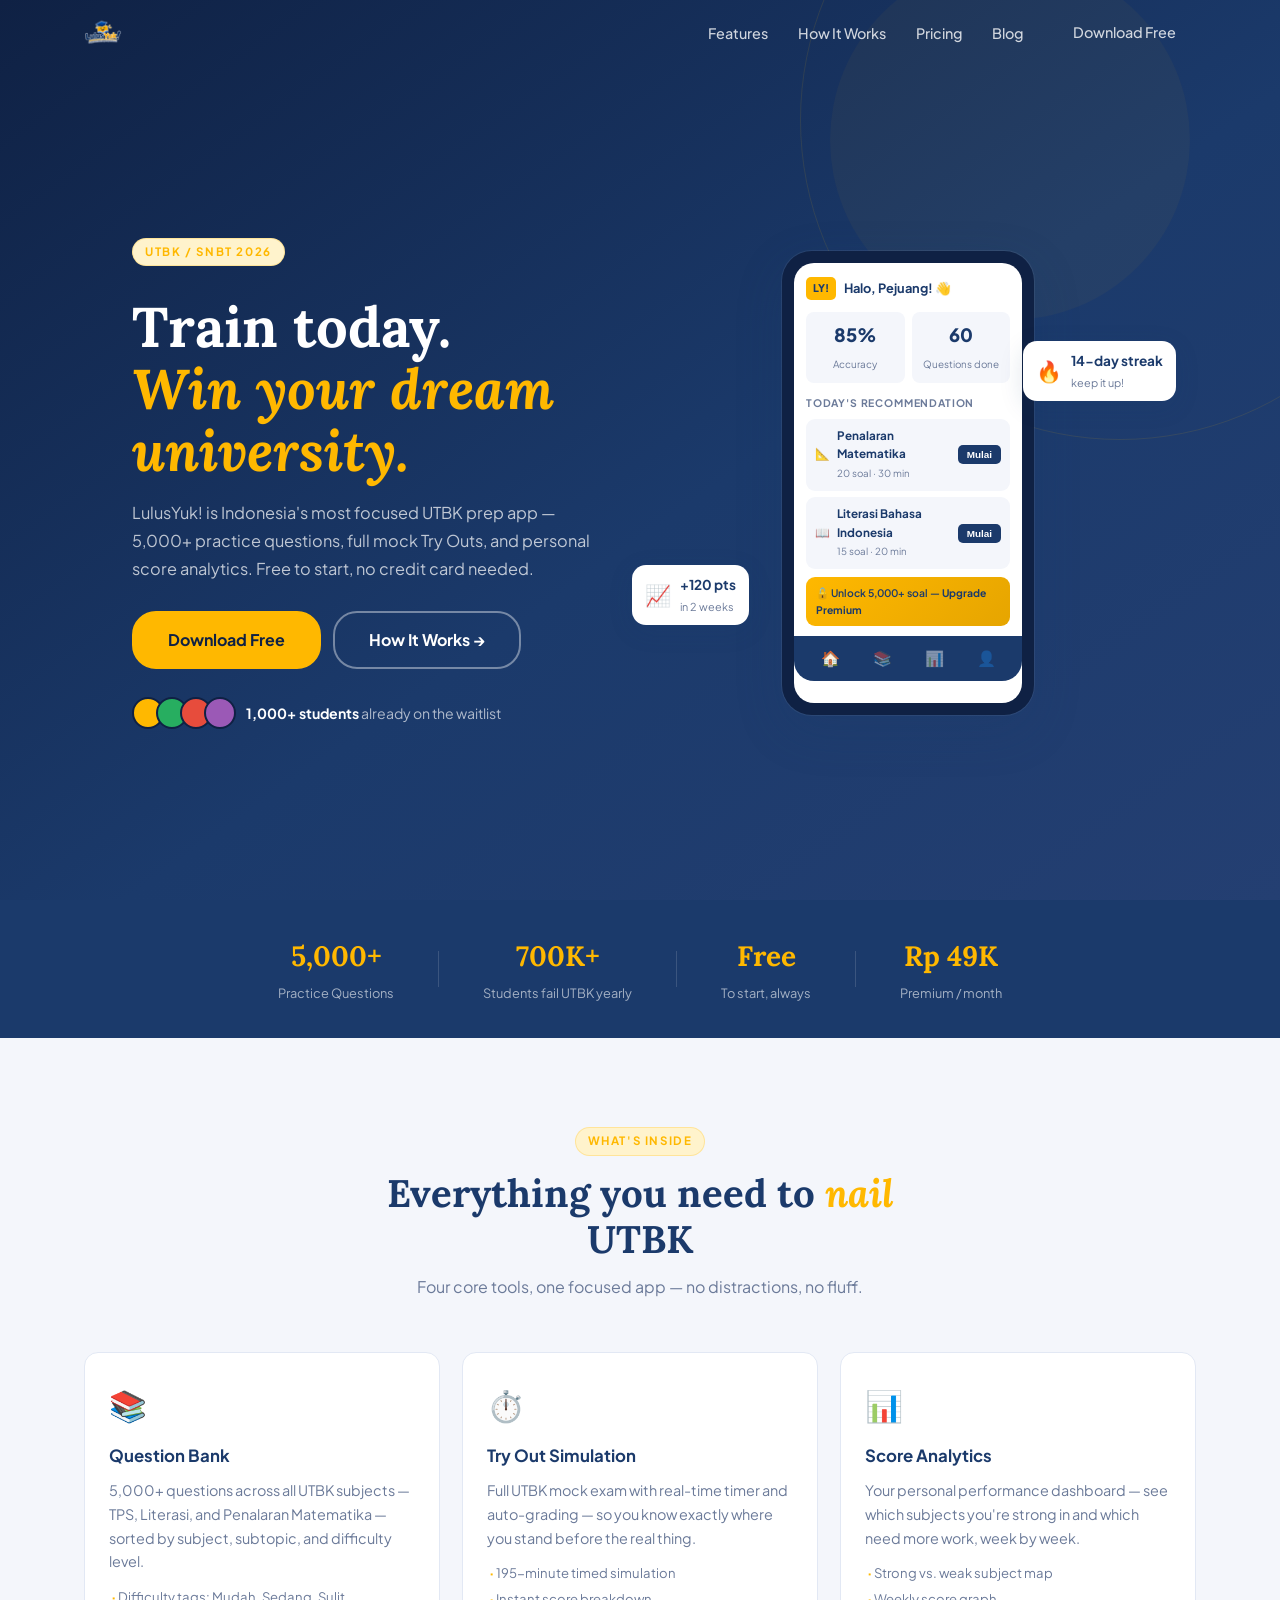
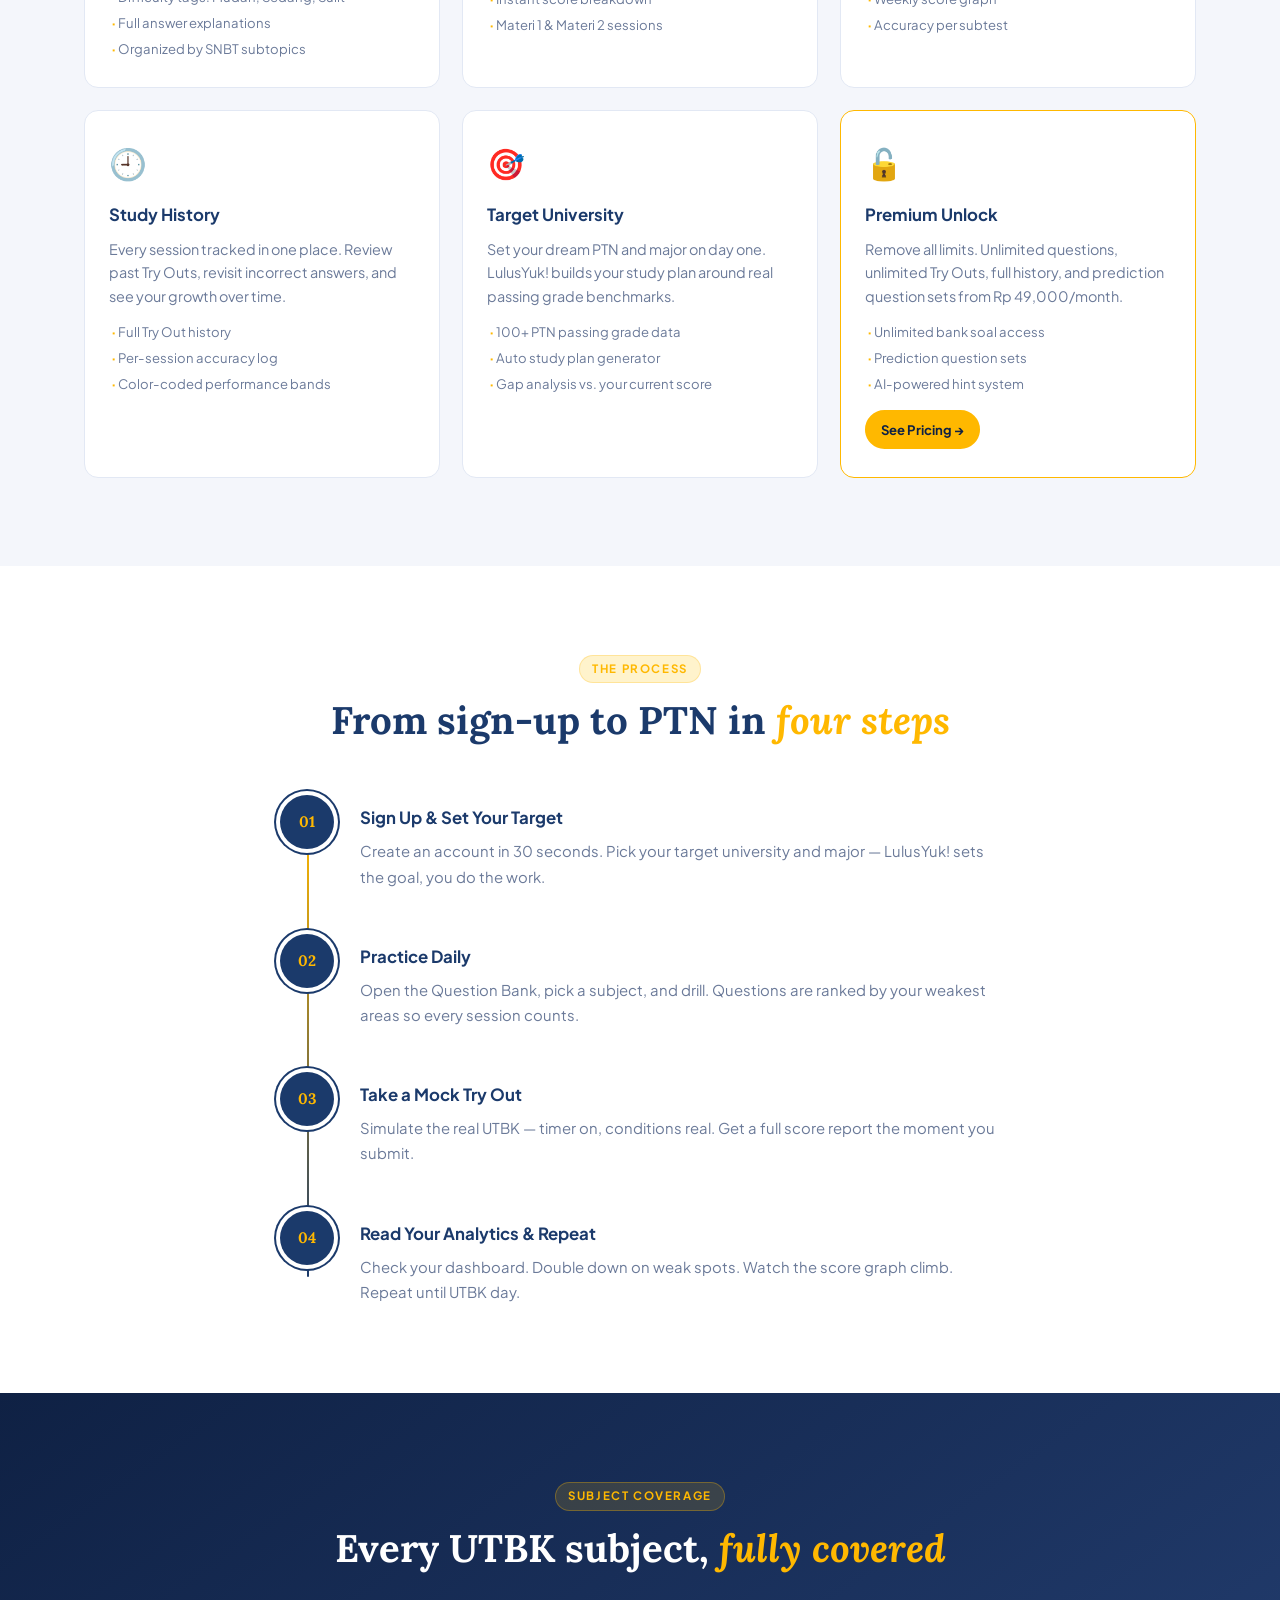
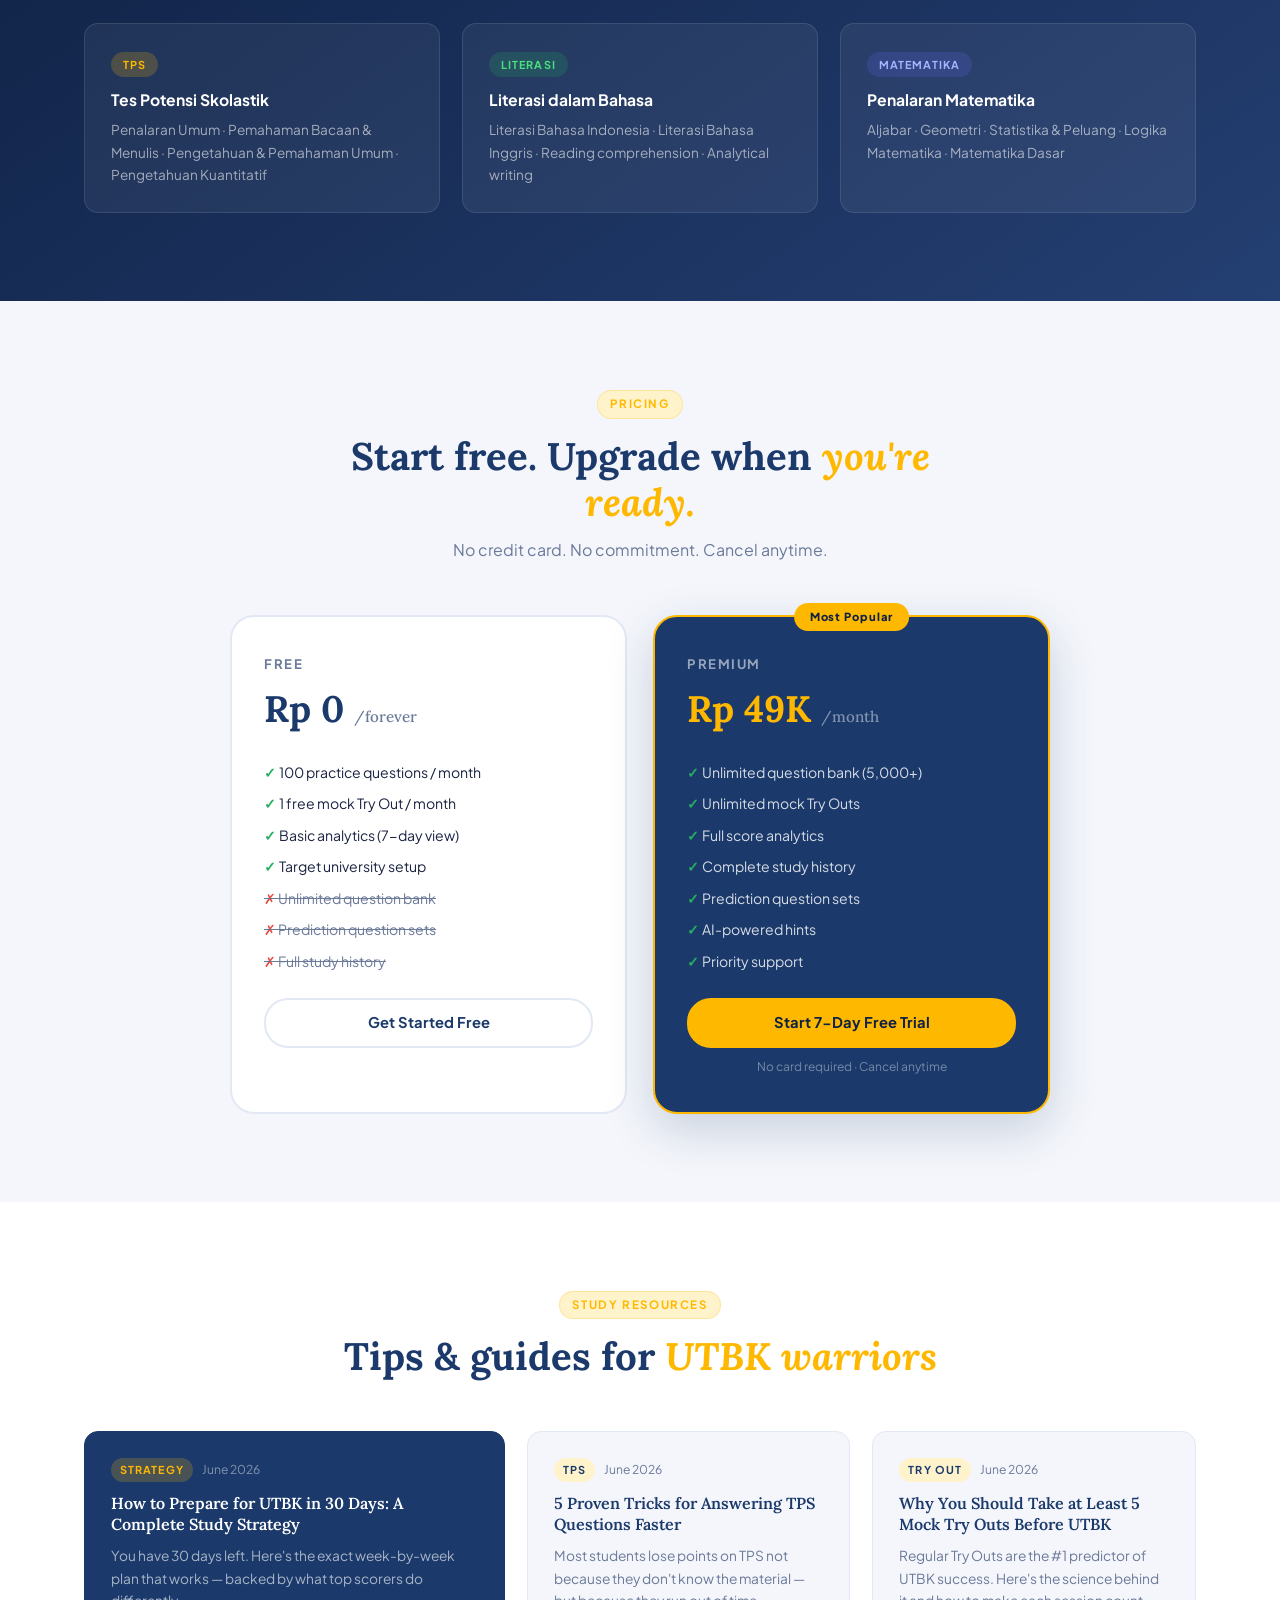
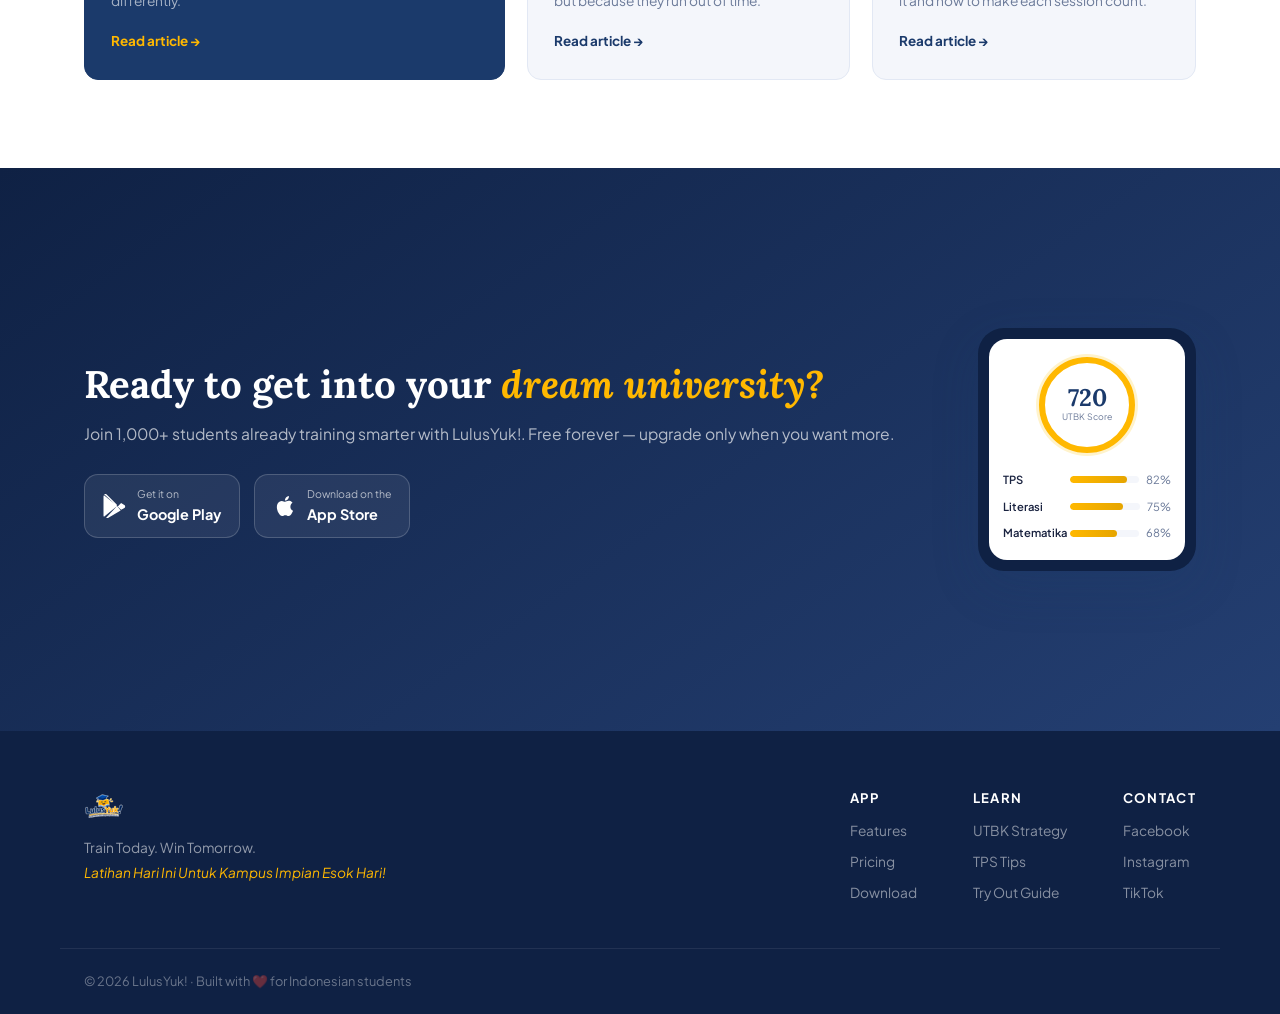
==== index.html @ faa879d1 "Update index.html" ====
<!DOCTYPE html>
<html lang="en">
<head>
  <meta charset="UTF-8"/>
  <link rel="icon" href="favicon.ico" sizes="any"/>
  <link rel="icon" type="image/png" href="favicon-32x32.png" sizes="32x32"/>
  <link rel="icon" type="image/png" href="favicon-16x16.png" sizes="16x16"/>
  <link rel="apple-touch-icon" sizes="180x180" href="apple-touch-icon.png"/>
  <link rel="manifest" href="site.webmanifest"/>
  <meta name="viewport" content="width=device-width,initial-scale=1.0"/>
  <title>LulusYuk! — Train Today. Win Tomorrow.</title>
  <meta name="description" content="LulusYuk! is Indonesia's #1 UTBK/SNBT exam prep app. Practice 5,000+ questions, take full mock Try Outs, and track your score — free to start."/>
  <meta name="keywords" content="UTBK, SNBT, latihan soal, tryout online, persiapan PTN, belajar UTBK"/>
  <meta property="og:title" content="LulusYuk! — Train Today. Win Tomorrow."/>
  <meta property="og:description" content="Indonesia's #1 adaptive UTBK prep app. Free to start. Proven results."/>
  <meta property="og:type" content="website"/>
  <link rel="canonical" href="https://lulusyuk.my.id"/>
  <link rel="preconnect" href="https://fonts.googleapis.com"/>
  <link rel="preconnect" href="https://fonts.gstatic.com" crossorigin/>
  <link href="https://fonts.googleapis.com/css2?family=Plus+Jakarta+Sans:wght@400;500;600;700;800&family=Lora:ital,wght@0,600;0,700;1,600&display=swap" rel="stylesheet"/>
  <link rel="stylesheet" href="style.css"/>
  <script type="application/ld+json">{"@context":"https://schema.org","@type":"SoftwareApplication","name":"LulusYuk!","operatingSystem":"Android, iOS","applicationCategory":"EducationApplication","offers":{"@type":"Offer","price":"0","priceCurrency":"IDR"}}</script>
</head>
<body>

<!-- ═══ NAV ═══ -->
<header class="nav-wrap" id="navbar">
  <nav class="nav-inner container">
    <a href="#home" class="nav-logo">
      <img src="LOGO LULUSYUK.png" alt="LulusYuk!" height="40"/>
    </a>
    <button class="nav-toggle" id="navToggle" aria-label="Menu">
      <span></span><span></span><span></span>
    </button>
    <ul class="nav-links" id="navLinks">
      <li><a href="#features">Features</a></li>
      <li><a href="#how-it-works">How It Works</a></li>
      <li><a href="#pricing">Pricing</a></li>
      <li><a href="#blog">Blog</a></li>
      <li><a href="#download" class="btn btn-nav">Download Free</a></li>
    </ul>
  </nav>
</header>

<main>

<!-- ═══ HERO ═══ -->
<section class="hero" id="home">
  <div class="hero-ring r1"></div>
  <div class="hero-ring r2"></div>
  <div class="container hero-inner">
    <div class="hero-text">
      <span class="eyebrow">UTBK / SNBT 2026</span>
      <h1>Train today.<br/><em>Win your dream<br/>university.</em></h1>
      <p class="hero-sub">LulusYuk! is Indonesia's most focused UTBK prep app — 5,000+ practice questions, full mock Try Outs, and personal score analytics. Free to start, no credit card needed.</p>
      <div class="hero-btns">
        <a href="#download" class="btn btn-primary btn-lg">Download Free</a>
        <a href="#how-it-works" class="btn btn-ghost btn-lg">How It Works →</a>
      </div>
      <div class="social-proof">
        <div class="avatars"><span class="av c1"></span><span class="av c2"></span><span class="av c3"></span><span class="av c4"></span></div>
        <p><strong>1,000+ students</strong> already on the waitlist</p>
      </div>
    </div>
    <div class="hero-visual">
      <div class="phone-wrap">
        <div class="phone-screen">
          <div class="mock-header"><span class="mock-badge">LY!</span><span class="mock-hi">Halo, Pejuang! 👋</span></div>
          <div class="mock-stats">
            <div class="mock-stat"><b>85%</b><small>Accuracy</small></div>
            <div class="mock-stat"><b>60</b><small>Questions done</small></div>
          </div>
          <div class="mock-label">Today's Recommendation</div>
          <div class="mock-item"><span>📐</span><div><b>Penalaran Matematika</b><small>20 soal · 30 min</small></div><button>Mulai</button></div>
          <div class="mock-item"><span>📖</span><div><b>Literasi Bahasa Indonesia</b><small>15 soal · 20 min</small></div><button>Mulai</button></div>
          <div class="mock-upgrade"><span>🔓 Unlock 5,000+ soal — <b>Upgrade Premium</b></span></div>
          <div class="mock-nav"><span class="on">🏠</span><span>📚</span><span>📊</span><span>👤</span></div>
        </div>
      </div>
      <div class="float-badge fb-score"><span>📈</span><div><b>+120 pts</b><small>in 2 weeks</small></div></div>
      <div class="float-badge fb-streak"><span>🔥</span><div><b>14-day streak</b><small>keep it up!</small></div></div>
    </div>
  </div>
</section>

<!-- ═══ STATS ═══ -->
<div class="stats-bar">
  <div class="container stats-row">
    <div class="stat"><b>5,000+</b><span>Practice Questions</span></div>
    <div class="stat-div"></div>
    <div class="stat"><b>700K+</b><span>Students fail UTBK yearly</span></div>
    <div class="stat-div"></div>
    <div class="stat"><b>Free</b><span>To start, always</span></div>
    <div class="stat-div"></div>
    <div class="stat"><b>Rp 49K</b><span>Premium / month</span></div>
  </div>
</div>

<!-- ═══ FEATURES ═══ -->
<section class="section bg-light" id="features">
  <div class="container">
    <div class="sec-head">
      <span class="eyebrow">What's Inside</span>
      <h2>Everything you need to <em>nail</em> UTBK</h2>
      <p>Four core tools, one focused app — no distractions, no fluff.</p>
    </div>
    <div class="feat-grid">

      <div class="feat-card feat-dark">
        <div class="feat-icon">📚</div>
        <h3>Question Bank</h3>
        <p>5,000+ questions across all UTBK subjects — TPS, Literasi, and Penalaran Matematika — sorted by subject, subtopic, and difficulty level.</p>
        <ul>
          <li>Difficulty tags: Mudah, Sedang, Sulit</li>
          <li>Full answer explanations</li>
          <li>Organized by SNBT subtopics</li>
        </ul>
      </div>

      <div class="feat-card">
        <div class="feat-icon">⏱️</div>
        <h3>Try Out Simulation</h3>
        <p>Full UTBK mock exam with real-time timer and auto-grading — so you know exactly where you stand before the real thing.</p>
        <ul>
          <li>195-minute timed simulation</li>
          <li>Instant score breakdown</li>
          <li>Materi 1 &amp; Materi 2 sessions</li>
        </ul>
      </div>

      <div class="feat-card">
        <div class="feat-icon">📊</div>
        <h3>Score Analytics</h3>
        <p>Your personal performance dashboard — see which subjects you're strong in and which need more work, week by week.</p>
        <ul>
          <li>Strong vs. weak subject map</li>
          <li>Weekly score graph</li>
          <li>Accuracy per subtest</li>
        </ul>
      </div>

      <div class="feat-card">
        <div class="feat-icon">🕘</div>
        <h3>Study History</h3>
        <p>Every session tracked in one place. Review past Try Outs, revisit incorrect answers, and see your growth over time.</p>
        <ul>
          <li>Full Try Out history</li>
          <li>Per-session accuracy log</li>
          <li>Color-coded performance bands</li>
        </ul>
      </div>

      <div class="feat-card">
        <div class="feat-icon">🎯</div>
        <h3>Target University</h3>
        <p>Set your dream PTN and major on day one. LulusYuk! builds your study plan around real passing grade benchmarks.</p>
        <ul>
          <li>100+ PTN passing grade data</li>
          <li>Auto study plan generator</li>
          <li>Gap analysis vs. your current score</li>
        </ul>
      </div>

      <div class="feat-card feat-premium">
        <div class="feat-icon">🔓</div>
        <h3>Premium Unlock</h3>
        <p>Remove all limits. Unlimited questions, unlimited Try Outs, full history, and prediction question sets from Rp 49,000/month.</p>
        <ul>
          <li>Unlimited bank soal access</li>
          <li>Prediction question sets</li>
          <li>AI-powered hint system</li>
        </ul>
        <a href="#pricing" class="btn btn-yellow btn-sm" style="margin-top:16px">See Pricing →</a>
      </div>

    </div>
  </div>
</section>

<!-- ═══ HOW IT WORKS ═══ -->
<section class="section bg-white" id="how-it-works">
  <div class="container">
    <div class="sec-head">
      <span class="eyebrow">The Process</span>
      <h2>From sign-up to PTN in <em>four steps</em></h2>
    </div>
    <div class="hiw-wrap">
      <div class="hiw-line"></div>
      <div class="hiw-step"><div class="hiw-num">01</div><div class="hiw-body"><h3>Sign Up &amp; Set Your Target</h3><p>Create an account in 30 seconds. Pick your target university and major — LulusYuk! sets the goal, you do the work.</p></div></div>
      <div class="hiw-step"><div class="hiw-num">02</div><div class="hiw-body"><h3>Practice Daily</h3><p>Open the Question Bank, pick a subject, and drill. Questions are ranked by your weakest areas so every session counts.</p></div></div>
      <div class="hiw-step"><div class="hiw-num">03</div><div class="hiw-body"><h3>Take a Mock Try Out</h3><p>Simulate the real UTBK — timer on, conditions real. Get a full score report the moment you submit.</p></div></div>
      <div class="hiw-step"><div class="hiw-num">04</div><div class="hiw-body"><h3>Read Your Analytics &amp; Repeat</h3><p>Check your dashboard. Double down on weak spots. Watch the score graph climb. Repeat until UTBK day.</p></div></div>
    </div>
  </div>
</section>

<!-- ═══ SUBJECTS ═══ -->
<section class="section bg-navy" id="subjects">
  <div class="container">
    <div class="sec-head light">
      <span class="eyebrow">Subject Coverage</span>
      <h2>Every UTBK subject, <em>fully covered</em></h2>
    </div>
    <div class="subj-grid">
      <div class="subj-card"><span class="stag tps">TPS</span><h4>Tes Potensi Skolastik</h4><p>Penalaran Umum · Pemahaman Bacaan &amp; Menulis · Pengetahuan &amp; Pemahaman Umum · Pengetahuan Kuantitatif</p></div>
      <div class="subj-card"><span class="stag lit">Literasi</span><h4>Literasi dalam Bahasa</h4><p>Literasi Bahasa Indonesia · Literasi Bahasa Inggris · Reading comprehension · Analytical writing</p></div>
      <div class="subj-card"><span class="stag mat">Matematika</span><h4>Penalaran Matematika</h4><p>Aljabar · Geometri · Statistika &amp; Peluang · Logika Matematika · Matematika Dasar</p></div>
    </div>
  </div>
</section>

<!-- ═══ PRICING ═══ -->
<section class="section bg-light" id="pricing">
  <div class="container">
    <div class="sec-head">
      <span class="eyebrow">Pricing</span>
      <h2>Start free. Upgrade when <em>you're ready.</em></h2>
      <p>No credit card. No commitment. Cancel anytime.</p>
    </div>
    <div class="price-grid">

      <div class="price-card">
        <div class="price-tier">Free</div>
        <div class="price-amt">Rp 0 <span>/forever</span></div>
        <ul class="price-list">
          <li class="y">100 practice questions / month</li>
          <li class="y">1 free mock Try Out / month</li>
          <li class="y">Basic analytics (7-day view)</li>
          <li class="y">Target university setup</li>
          <li class="n">Unlimited question bank</li>
          <li class="n">Prediction question sets</li>
          <li class="n">Full study history</li>
        </ul>
        <a href="#download" class="btn btn-outline" style="width:100%">Get Started Free</a>
      </div>

      <div class="price-card price-feat">
        <div class="price-badge">Most Popular</div>
        <div class="price-tier">Premium</div>
        <div class="price-amt">Rp 49K <span>/month</span></div>
        <ul class="price-list">
          <li class="y">Unlimited question bank (5,000+)</li>
          <li class="y">Unlimited mock Try Outs</li>
          <li class="y">Full score analytics</li>
          <li class="y">Complete study history</li>
          <li class="y">Prediction question sets</li>
          <li class="y">AI-powered hints</li>
          <li class="y">Priority support</li>
        </ul>
        <a href="#download" class="btn btn-yellow" style="width:100%">Start 7-Day Free Trial</a>
        <p class="price-note">No card required · Cancel anytime</p>
      </div>

    </div>
  </div>
</section>

<!-- ═══ BLOG ═══ -->
<section class="section bg-white" id="blog">
  <div class="container">
    <div class="sec-head">
      <span class="eyebrow">Study Resources</span>
      <h2>Tips &amp; guides for <em>UTBK warriors</em></h2>
    </div>

    <!-- Posts -->
    <div class="blog-grid" id="blogGrid">

      <!-- POST 1 -->
      <article class="blog-card bc-feat" data-post="post1">
        <div class="bc-meta"><span class="btag">Strategy</span><span class="bdate">June 2026</span></div>
        <h3>How to Prepare for UTBK in 30 Days: A Complete Study Strategy</h3>
        <p>You have 30 days left. Here's the exact week-by-week plan that works — backed by what top scorers do differently.</p>
        <button class="blog-read-more" onclick="openPost('post1')">Read article →</button>
      </article>

      <article class="blog-card" data-post="post2">
        <div class="bc-meta"><span class="btag">TPS</span><span class="bdate">June 2026</span></div>
        <h3>5 Proven Tricks for Answering TPS Questions Faster</h3>
        <p>Most students lose points on TPS not because they don't know the material — but because they run out of time.</p>
        <button class="blog-read-more" onclick="openPost('post2')">Read article →</button>
      </article>

      <article class="blog-card" data-post="post3">
        <div class="bc-meta"><span class="btag">Try Out</span><span class="bdate">June 2026</span></div>
        <h3>Why You Should Take at Least 5 Mock Try Outs Before UTBK</h3>
        <p>Regular Try Outs are the #1 predictor of UTBK success. Here's the science behind it and how to make each session count.</p>
        <button class="blog-read-more" onclick="openPost('post3')">Read article →</button>
      </article>

    </div>

    <!-- ═ BLOG POST READER ═ -->
    <div class="post-reader" id="postReader">
      <button class="post-back" onclick="closePost()">← Back to Blog</button>
      <div class="post-body" id="postBody"></div>
    </div>

  </div>
</section>

<!-- ═══ DOWNLOAD ═══ -->
<section class="section bg-navy" id="download">
  <div class="container dl-inner">
    <div class="dl-text">
      <h2>Ready to get into your <em>dream university?</em></h2>
      <p>Join 1,000+ students already training smarter with LulusYuk!. Free forever — upgrade only when you want more.</p>
      <div class="dl-badges">
        <a href="#" class="store-badge">
          <svg viewBox="0 0 24 24" fill="currentColor" width="24"><path d="M3.18 23.76a2 2 0 002.21-.08l12.29-7.1L14.1 12 3.18 23.76zM20.5 10.44l-2.4-1.39-3.37 3.37 3.37 3.37 2.42-1.4a2 2 0 000-3.95zM1 1.28A2 2 0 00.5 2.5v19a2 2 0 00.5 1.22L14.1 12 1 1.28zm12.75 9.31L3.39.23a2 2 0 00-2.21-.07L13.75 12l0-.41z"/></svg>
          <div><small>Get it on</small><strong>Google Play</strong></div>
        </a>
        <a href="#" class="store-badge">
          <svg viewBox="0 0 24 24" fill="currentColor" width="24"><path d="M18.71 19.5c-.83 1.24-1.71 2.45-3.05 2.47-1.34.03-1.77-.79-3.29-.79-1.53 0-2 .77-3.27.82-1.31.05-2.3-1.32-3.14-2.53C4.25 17 2.94 12.45 4.7 9.39c.87-1.52 2.43-2.48 4.12-2.51 1.28-.02 2.5.87 3.29.87.78 0 2.26-1.07 3.8-.91.65.03 2.47.26 3.64 1.98-.22.14-2.19 1.28-2.17 3.81.02 3.02 2.65 4.03 2.68 4.04l-.06.27zM13 3.5c.73-.83 1.94-1.46 2.94-1.5.13 1.17-.34 2.35-1.04 3.19-.69.85-1.83 1.51-2.95 1.42-.15-1.15.41-2.35 1.05-3.11z"/></svg>
          <div><small>Download on the</small><strong>App Store</strong></div>
        </a>
      </div>
    </div>
    <div class="dl-phone">
      <div class="dl-screen">
        <div class="dl-ring"><span>720</span><small>UTBK Score</small></div>
        <div class="dl-bars">
          <div class="dl-row"><span>TPS</span><div class="bar"><div class="bar-fill" style="width:82%"></div></div><span>82%</span></div>
          <div class="dl-row"><span>Literasi</span><div class="bar"><div class="bar-fill" style="width:75%"></div></div><span>75%</span></div>
          <div class="dl-row"><span>Matematika</span><div class="bar"><div class="bar-fill" style="width:68%"></div></div><span>68%</span></div>
        </div>
      </div>
    </div>
  </div>
</section>

</main>

<!-- ═══ FOOTER ═══ -->
<footer class="footer">
  <div class="container foot-inner">
    <div class="foot-brand">
      <img src="LOGO LULUSYUK.png" height="40"/>
      <p>Train Today. Win Tomorrow.</p>
      <p class="foot-tagline">Latihan Hari Ini Untuk Kampus Impian Esok Hari!</p>
    </div>
    <div class="foot-links">
      <div class="foot-col"><h4>App</h4><a href="#features">Features</a><a href="#pricing">Pricing</a><a href="#download">Download</a></div>
      <div class="foot-col"><h4>Learn</h4><a href="#blog" onclick="openPost('post1')">UTBK Strategy</a><a href="#blog" onclick="openPost('post2')">TPS Tips</a><a href="#blog" onclick="openPost('post3')">Try Out Guide</a></div>
      <div class="foot-col"><h4>Contact</h4><a href="https://web.facebook.com/profile.php?id=61591083514058">Facebook</a><a href="https://instagram.com/lulusyuk_id" target="_blank" rel="noopener">Instagram</a><a href="https://tiktok.com/@lulusyuk" target="_blank" rel="noopener">TikTok</a></div>
    </div>
  </div>
  <div class="foot-bottom container"><p>© 2026 LulusYuk! · Built with ❤️ for Indonesian students</p></div>
</footer>

<script src="main.js"></script>
</body>
</html>
---- style.css ----
/* ══════════════════════════════════════
   LulusYuk! — style.css
   Navy #1B3A6B · Yellow #FFB800
   ══════════════════════════════════════ */

*,*::before,*::after{box-sizing:border-box;margin:0;padding:0}
:root{
  --navy:#1B3A6B;--navy-dk:#0F2144;--navy-md:#243F72;
  --yellow:#FFB800;--yellow-lt:#FFF3CC;
  --white:#FFFFFF;--light:#F4F6FB;
  --text:#1A2340;--muted:#6B7A99;--border:#E2E8F4;
  --ui:'Plus Jakarta Sans',sans-serif;
  --serif:'Lora',Georgia,serif;
  --r-sm:8px;--r-md:14px;--r-lg:24px;
  --sh-sm:0 2px 8px rgba(27,58,107,.08);
  --sh-md:0 6px 24px rgba(27,58,107,.13);
  --sh-lg:0 16px 48px rgba(27,58,107,.2);
  --container:1160px;--spy:88px;--tr:220ms ease;
}
html{scroll-behavior:smooth;font-size:16px}
body{font-family:var(--ui);color:var(--text);background:var(--white);line-height:1.6;-webkit-font-smoothing:antialiased}
img{max-width:100%;display:block}
a{color:inherit;text-decoration:none}
ul{list-style:none}
.container{max-width:var(--container);margin-inline:auto;padding-inline:24px}
.section{padding-block:var(--spy)}
.bg-white{background:var(--white)}
.bg-light{background:var(--light)}
.bg-navy{background:linear-gradient(145deg,var(--navy-dk),var(--navy-md))}

/* ── SECTION HEADER ── */
.sec-head{text-align:center;max-width:620px;margin-inline:auto;margin-bottom:52px}
.eyebrow{display:inline-block;font-size:.72rem;font-weight:700;letter-spacing:.14em;text-transform:uppercase;color:var(--yellow);background:var(--yellow-lt);padding:4px 12px;border-radius:99px;margin-bottom:14px;border:1px solid rgba(255,184,0,.25)}
.sec-head h2{font-family:var(--serif);font-size:clamp(1.7rem,3vw,2.4rem);font-weight:700;color:var(--navy);line-height:1.2;margin-bottom:12px}
.sec-head h2 em{font-style:italic;color:var(--yellow)}
.sec-head p{color:var(--muted);font-size:1rem}
.sec-head.light h2{color:var(--white)}
.sec-head.light p{color:rgba(255,255,255,.65)}
.sec-head.light .eyebrow{background:rgba(255,184,0,.15);border-color:rgba(255,184,0,.3)}

/* ── BUTTONS ── */
.btn{display:inline-flex;align-items:center;justify-content:center;font-family:var(--ui);font-size:.92rem;font-weight:700;border-radius:var(--r-lg);padding:11px 26px;border:2px solid transparent;cursor:pointer;transition:all var(--tr);white-space:nowrap;text-decoration:none}
.btn-primary{background:var(--yellow);color:var(--navy-dk);border-color:var(--yellow)}
.btn-primary:hover{background:#e6a500;border-color:#e6a500;transform:translateY(-2px);box-shadow:var(--sh-md)}
.btn-yellow{background:var(--yellow);color:var(--navy-dk);border-color:var(--yellow)}
.btn-yellow:hover{background:#e6a500;transform:translateY(-1px)}
.btn-ghost{background:transparent;color:var(--white);border-color:rgba(255,255,255,.4)}
.btn-ghost:hover{background:rgba(255,255,255,.1);border-color:rgba(255,255,255,.7)}
.btn-outline{background:transparent;color:var(--navy);border-color:var(--border)}
.btn-outline:hover{border-color:var(--navy);background:var(--light)}
.btn-nav{padding:8px 18px;font-size:.86rem}
.btn-lg{padding:14px 34px;font-size:1rem}
.btn-sm{padding:7px 14px;font-size:.82rem}

/* ── NAVBAR ── */
.nav-wrap{position:fixed;top:0;left:0;right:0;z-index:999;background:rgba(15,33,68,.0);backdrop-filter:blur(0px);transition:background var(--tr),backdrop-filter var(--tr),box-shadow var(--tr)}
.nav-wrap.scrolled{background:rgba(15,33,68,.96);backdrop-filter:blur(14px);box-shadow:0 2px 20px rgba(0,0,0,.2)}
.nav-inner{display:flex;align-items:center;justify-content:space-between;height:66px}
.nav-logo img{height:38px}
.nav-links{display:flex;align-items:center;gap:30px}
.nav-links a{color:rgba(255,255,255,.8);font-size:.9rem;font-weight:500;transition:color var(--tr)}
.nav-links a:hover,.nav-links a.active{color:var(--yellow)}
.nav-toggle{display:none;flex-direction:column;gap:5px;background:none;border:none;cursor:pointer;padding:4px}
.nav-toggle span{display:block;width:24px;height:2px;background:var(--white);border-radius:2px;transition:all var(--tr)}

/* ── HERO ── */
.hero{background:linear-gradient(145deg,var(--navy-dk) 0%,var(--navy) 55%,var(--navy-md) 100%);min-height:100vh;display:flex;align-items:center;padding-top:66px;position:relative;overflow:hidden}
.hero-ring{position:absolute;border-radius:50%;pointer-events:none}
.r1{width:640px;height:640px;top:-200px;right:-160px;border:1px solid rgba(255,184,0,.1)}
.r2{width:360px;height:360px;top:-40px;right:90px;background:rgba(255,184,0,.04)}
.hero-inner{display:grid;grid-template-columns:1fr 1fr;align-items:center;gap:56px;padding-block:80px}
.hero-text h1{font-family:var(--serif);font-size:clamp(2.2rem,4.5vw,3.5rem);font-weight:700;color:var(--white);line-height:1.1;margin-bottom:18px;margin-top:16px}
.hero-text h1 em{font-style:italic;color:var(--yellow)}
.hero-sub{color:rgba(255,255,255,.72);font-size:1.02rem;line-height:1.72;margin-bottom:28px;max-width:480px}
.hero-btns{display:flex;flex-wrap:wrap;gap:12px;margin-bottom:28px}
.social-proof{display:flex;align-items:center;gap:10px;color:rgba(255,255,255,.65);font-size:.88rem}
.social-proof strong{color:var(--white)}
.avatars{display:flex}
.av{width:32px;height:32px;border-radius:50%;border:2px solid var(--navy-dk);margin-left:-8px}
.av:first-child{margin-left:0}
.c1{background:#FFB800}.c2{background:#27AE60}.c3{background:#E74C3C}.c4{background:#9B59B6}

/* Phone mockup */
.hero-visual{position:relative;display:flex;justify-content:center}
.phone-wrap{width:252px;background:var(--navy-dk);border-radius:30px;padding:12px;box-shadow:var(--sh-lg),0 0 0 1px rgba(255,255,255,.07);position:relative;z-index:2}
.phone-screen{background:var(--white);border-radius:20px;overflow:hidden;min-height:440px;padding:14px 12px 0}
.mock-header{display:flex;align-items:center;gap:8px;margin-bottom:12px}
.mock-badge{background:var(--yellow);color:var(--navy);font-weight:800;font-size:.66rem;padding:3px 7px;border-radius:5px}
.mock-hi{font-weight:700;font-size:.8rem;color:var(--navy)}
.mock-stats{display:grid;grid-template-columns:1fr 1fr;gap:7px;margin-bottom:12px}
.mock-stat{background:var(--light);border-radius:8px;padding:8px;text-align:center}
.mock-stat b{display:block;font-size:1.15rem;font-weight:800;color:var(--navy)}
.mock-stat small{font-size:.62rem;color:var(--muted)}
.mock-label{font-size:.65rem;font-weight:700;text-transform:uppercase;letter-spacing:.08em;color:var(--muted);margin-bottom:7px}
.mock-item{display:flex;align-items:center;gap:7px;background:var(--light);border-radius:9px;padding:8px 9px;margin-bottom:6px;font-size:.74rem}
.mock-item b{display:block;font-size:.73rem;font-weight:700;color:var(--navy)}
.mock-item small{font-size:.61rem;color:var(--muted)}
.mock-item button{margin-left:auto;background:var(--navy);color:var(--white);border:none;border-radius:5px;padding:4px 9px;font-size:.62rem;font-weight:700;cursor:pointer;white-space:nowrap}
.mock-upgrade{background:linear-gradient(135deg,var(--yellow),#e6a500);border-radius:9px;padding:8px 10px;font-size:.65rem;font-weight:600;color:var(--navy);margin-top:8px}
.mock-nav{display:flex;justify-content:space-around;background:var(--navy);padding:10px;margin:10px -12px 0;border-radius:0 0 20px 20px}
.mock-nav span{font-size:.95rem;opacity:.45;cursor:pointer}
.mock-nav span.on{opacity:1}
.float-badge{position:absolute;background:var(--white);border-radius:var(--r-md);padding:9px 13px;display:flex;align-items:center;gap:9px;box-shadow:var(--sh-md);z-index:3;font-size:.8rem}
.float-badge span{font-size:1.3rem}
.float-badge b{display:block;color:var(--navy);font-size:.85rem}
.float-badge small{font-size:.68rem;color:var(--muted)}
.fb-score{bottom:90px;left:-36px}
.fb-streak{top:90px;right:-28px}

/* ── STATS BAR ── */
.stats-bar{background:var(--navy);padding-block:28px}
.stats-row{display:flex;align-items:center;justify-content:center;flex-wrap:wrap;gap:0}
.stat{text-align:center;padding:6px 44px}
.stat b{display:block;font-size:1.75rem;font-weight:800;color:var(--yellow);font-family:var(--serif)}
.stat span{font-size:.8rem;color:rgba(255,255,255,.6)}
.stat-div{width:1px;height:36px;background:rgba(255,255,255,.14)}

/* ── FEATURES ── */
.feat-grid{display:grid;grid-template-columns:repeat(3,1fr);gap:22px}
.feat-card{background:var(--white);border-radius:var(--r-md);padding:28px 24px;border:1px solid var(--border);transition:transform var(--tr),box-shadow var(--tr)}
.feat-card:hover{transform:translateY(-4px);box-shadow:var(--sh-md)}
.feat-dark{background:var(--white);border-color:var(--border);color:var(--text)}
.feat-dark h3{color:var(--navy)}
.feat-dark p{color:var(--muted)}
.feat-dark ul li{color:var(--muted)}
.feat-dark ul li::before{color:var(--yellow)}
.feat-premium{border-color:var(--yellow)}
.feat-icon{font-size:1.9rem;margin-bottom:14px}
.feat-card h3{font-size:1.05rem;font-weight:700;color:var(--navy);margin-bottom:9px}
.feat-card p{color:var(--muted);font-size:.9rem;line-height:1.65;margin-bottom:12px}
.feat-card ul{display:flex;flex-direction:column;gap:5px}
.feat-card ul li{font-size:.82rem;color:var(--muted);padding-left:2px}
.feat-card ul li::before{content:"· ";color:var(--yellow);font-weight:900}

/* ── HOW IT WORKS ── */
.hiw-wrap{position:relative;max-width:720px;margin-inline:auto}
.hiw-line{position:absolute;left:27px;top:28px;bottom:28px;width:2px;background:linear-gradient(to bottom,var(--yellow),var(--navy));border-radius:2px}
.hiw-step{display:flex;gap:26px;padding-bottom:44px;position:relative}
.hiw-step:last-child{padding-bottom:0}
.hiw-num{flex-shrink:0;width:54px;height:54px;border-radius:50%;background:var(--navy);color:var(--yellow);font-size:.95rem;font-weight:800;display:flex;align-items:center;justify-content:center;position:relative;z-index:1;font-family:var(--serif);box-shadow:0 0 0 4px var(--white),0 0 0 6px var(--navy)}
.hiw-body{padding-top:10px}
.hiw-body h3{font-size:1.05rem;font-weight:700;color:var(--navy);margin-bottom:7px}
.hiw-body p{color:var(--muted);line-height:1.7;font-size:.93rem}

/* ── SUBJECTS ── */
.subj-grid{display:grid;grid-template-columns:repeat(3,1fr);gap:22px}
.subj-card{background:rgba(255,255,255,.06);border:1px solid rgba(255,255,255,.1);border-radius:var(--r-md);padding:26px;transition:background var(--tr)}
.subj-card:hover{background:rgba(255,255,255,.1)}
.stag{display:inline-block;font-size:.68rem;font-weight:700;letter-spacing:.1em;text-transform:uppercase;padding:4px 12px;border-radius:99px;margin-bottom:10px}
.tps{background:rgba(255,184,0,.2);color:var(--yellow)}
.lit{background:rgba(39,174,96,.2);color:#4ADE80}
.mat{background:rgba(99,102,241,.2);color:#A5B4FC}
.subj-card h4{color:var(--white);font-weight:700;margin-bottom:7px;font-size:.98rem}
.subj-card p{color:rgba(255,255,255,.58);font-size:.85rem;line-height:1.65}

/* ── PRICING ── */
.price-grid{display:grid;grid-template-columns:1fr 1fr;gap:26px;max-width:820px;margin-inline:auto}
.price-card{background:var(--white);border-radius:var(--r-lg);padding:36px 32px;border:2px solid var(--border);position:relative}
.price-feat{background:var(--navy);border-color:var(--yellow);transform:scale(1.03);box-shadow:var(--sh-lg)}
.price-badge{position:absolute;top:-14px;left:50%;transform:translateX(-50%);background:var(--yellow);color:var(--navy-dk);font-size:.7rem;font-weight:800;padding:5px 16px;border-radius:99px;letter-spacing:.08em;white-space:nowrap}
.price-tier{font-size:.82rem;font-weight:700;text-transform:uppercase;letter-spacing:.12em;color:var(--muted);margin-bottom:6px}
.price-feat .price-tier{color:rgba(255,255,255,.55)}
.price-amt{font-family:var(--serif);font-size:2.3rem;font-weight:700;color:var(--navy);margin-bottom:22px}
.price-amt span{font-size:.95rem;font-weight:500;color:var(--muted)}
.price-feat .price-amt{color:var(--yellow)}
.price-feat .price-amt span{color:rgba(255,255,255,.45)}
.price-list{display:flex;flex-direction:column;gap:9px;margin-bottom:26px}
.price-list li{font-size:.88rem;color:var(--text)}
.price-list li.y::before{content:"✓  ";color:#27AE60;font-weight:700}
.price-list li.n{color:var(--muted);text-decoration:line-through}
.price-list li.n::before{content:"✗  ";color:#E74C3C}
.price-feat .price-list li{color:rgba(255,255,255,.82)}
.price-feat .price-list li.n{color:rgba(255,255,255,.3)}
.price-note{text-align:center;font-size:.75rem;color:rgba(255,255,255,.4);margin-top:9px}

/* ── BLOG ── */
.blog-grid{display:grid;grid-template-columns:1.3fr 1fr 1fr;gap:22px;margin-bottom:0}
.blog-card{background:var(--light);border-radius:var(--r-md);padding:26px;border:1px solid var(--border);transition:box-shadow var(--tr),transform var(--tr)}
.blog-card:hover{transform:translateY(-3px);box-shadow:var(--sh-md)}
.bc-feat{background:var(--navy);border-color:var(--navy)}
.bc-meta{display:flex;align-items:center;gap:9px;margin-bottom:11px}
.btag{font-size:.68rem;font-weight:700;text-transform:uppercase;letter-spacing:.1em;padding:3px 9px;border-radius:99px;background:var(--yellow-lt);color:var(--navy)}
.bc-feat .btag{background:rgba(255,184,0,.2);color:var(--yellow)}
.bdate{font-size:.76rem;color:var(--muted)}
.bc-feat .bdate{color:rgba(255,255,255,.45)}
.blog-card h3{font-family:var(--serif);font-size:1rem;font-weight:600;line-height:1.35;margin-bottom:9px;color:var(--navy)}
.bc-feat h3{color:var(--white)}
.blog-card p{font-size:.86rem;color:var(--muted);line-height:1.65;margin-bottom:14px}
.bc-feat p{color:rgba(255,255,255,.62)}
.blog-read-more{background:none;border:none;font-family:var(--ui);font-size:.84rem;font-weight:700;color:var(--navy);cursor:pointer;padding:0;transition:color var(--tr)}
.bc-feat .blog-read-more{color:var(--yellow)}
.blog-read-more:hover{color:var(--yellow)}

/* Post reader */
.post-reader{display:none;margin-top:48px;animation:fadeIn .3s ease}
.post-reader.open{display:block}
.post-back{background:none;border:2px solid var(--border);font-family:var(--ui);font-size:.88rem;font-weight:700;color:var(--navy);cursor:pointer;padding:9px 20px;border-radius:var(--r-lg);margin-bottom:36px;transition:all var(--tr)}
.post-back:hover{border-color:var(--navy);background:var(--light)}
.post-body{max-width:740px;margin-inline:auto}
.post-body h1{font-family:var(--serif);font-size:clamp(1.6rem,3vw,2.3rem);color:var(--navy);line-height:1.2;margin-bottom:10px}
.post-body .post-meta{color:var(--muted);font-size:.85rem;margin-bottom:32px;padding-bottom:20px;border-bottom:1px solid var(--border)}
.post-body h2{font-family:var(--serif);font-size:1.45rem;color:var(--navy);margin:36px 0 14px}
.post-body h3{font-size:1.1rem;font-weight:700;color:var(--navy);margin:22px 0 9px}
.post-body p{color:var(--muted);line-height:1.82;margin-bottom:16px;font-size:.97rem}
.post-body ul,.post-body ol{padding-left:20px;margin-bottom:16px}
.post-body li{color:var(--muted);line-height:1.8;margin-bottom:5px;font-size:.95rem}
.post-body strong{color:var(--text)}
.callout{background:var(--yellow-lt);border-left:4px solid var(--yellow);border-radius:0 var(--r-sm) var(--r-sm) 0;padding:14px 18px;margin:22px 0}
.callout p{margin-bottom:0;color:var(--text)}
.cta-box{background:var(--navy);border-radius:var(--r-lg);padding:36px;text-align:center;margin:40px 0}
.cta-box h3{font-family:var(--serif);color:var(--white);font-size:1.35rem;margin-bottom:9px}
.cta-box p{color:rgba(255,255,255,.65);margin-bottom:18px}
@keyframes fadeIn{from{opacity:0;transform:translateY(16px)}to{opacity:1;transform:none}}

/* ── DOWNLOAD ── */
.dl-inner{display:grid;grid-template-columns:1fr auto;align-items:center;gap:56px;padding-block:72px}
.dl-text h2{font-family:var(--serif);font-size:clamp(1.7rem,3vw,2.6rem);color:var(--white);line-height:1.2;margin-bottom:14px}
.dl-text h2 em{color:var(--yellow);font-style:italic}
.dl-text p{color:rgba(255,255,255,.68);font-size:.98rem;line-height:1.72;margin-bottom:26px}
.dl-badges{display:flex;gap:14px;flex-wrap:wrap}
.store-badge{display:flex;align-items:center;gap:10px;background:rgba(255,255,255,.07);border:1px solid rgba(255,255,255,.18);border-radius:var(--r-md);padding:11px 18px;color:var(--white);transition:background var(--tr),border-color var(--tr)}
.store-badge:hover{background:rgba(255,255,255,.13);border-color:rgba(255,255,255,.35)}
.store-badge svg{flex-shrink:0}
.store-badge small{display:block;font-size:.66rem;opacity:.65}
.store-badge strong{display:block;font-size:.9rem}
.dl-phone{width:218px;background:var(--navy-dk);border-radius:26px;padding:11px;box-shadow:var(--sh-lg);flex-shrink:0}
.dl-screen{background:var(--white);border-radius:18px;padding:18px 14px}
.dl-ring{width:96px;height:96px;border-radius:50%;border:6px solid var(--yellow);display:flex;flex-direction:column;align-items:center;justify-content:center;margin:0 auto 18px;box-shadow:0 0 0 3px var(--yellow-lt)}
.dl-ring span{font-size:1.5rem;font-weight:800;color:var(--navy);font-family:var(--serif);line-height:1}
.dl-ring small{font-size:.55rem;color:var(--muted)}
.dl-bars{display:flex;flex-direction:column;gap:9px}
.dl-row{display:flex;align-items:center;gap:7px;font-size:.7rem;color:var(--muted)}
.dl-row>span:first-child{width:60px;flex-shrink:0;font-weight:600;color:var(--text)}
.bar{flex:1;height:7px;background:var(--light);border-radius:99px;overflow:hidden}
.bar-fill{height:100%;background:linear-gradient(90deg,var(--yellow),#e6a500);border-radius:99px}

/* ── FOOTER ── */
.footer{background:var(--navy-dk);padding-top:56px}
.foot-inner{display:flex;gap:56px;padding-bottom:44px;flex-wrap:wrap}
.foot-brand{flex:1;min-width:180px}
.foot-brand img{margin-bottom:10px}
.foot-brand p{color:rgba(255,255,255,.55);font-size:.86rem;line-height:1.6}
.foot-tagline{font-style:italic;color:var(--yellow)!important;margin-top:3px}
.foot-links{display:flex;gap:56px}
.foot-col{display:flex;flex-direction:column;gap:9px}
.foot-col h4{color:var(--white);font-size:.82rem;font-weight:700;text-transform:uppercase;letter-spacing:.1em;margin-bottom:3px}
.foot-col a{color:rgba(255,255,255,.5);font-size:.86rem;transition:color var(--tr);cursor:pointer}
.foot-col a:hover{color:var(--yellow)}
.foot-bottom{border-top:1px solid rgba(255,255,255,.08);padding-block:22px}
.foot-bottom p{color:rgba(255,255,255,.38);font-size:.8rem}

/* ── RESPONSIVE ── */
@media(max-width:1024px){
  .feat-grid{grid-template-columns:repeat(2,1fr)}
  .blog-grid{grid-template-columns:1fr 1fr}
  .bc-feat{grid-column:span 2}
}
@media(max-width:768px){
  :root{--spy:60px}
  .nav-links{display:none;flex-direction:column;gap:0;position:fixed;top:66px;left:0;right:0;background:var(--navy-dk);padding:14px 24px 20px;border-top:1px solid rgba(255,255,255,.1)}
  .nav-links.open{display:flex}
  .nav-links li{padding:10px 0;border-bottom:1px solid rgba(255,255,255,.06)}
  .nav-toggle{display:flex}
  .hero-inner{grid-template-columns:1fr;text-align:center;gap:40px}
  .hero-sub,.hero-btns,.social-proof{max-width:100%;justify-content:center}
  .hero-visual{justify-content:center}
  .fb-score{left:0}.fb-streak{right:0}
  .stats-row{gap:0}
  .stat{padding:6px 16px}
  .stat-div{display:none}
  .feat-grid{grid-template-columns:1fr}
  .subj-grid{grid-template-columns:1fr}
  .price-grid{grid-template-columns:1fr}
  .price-feat{transform:none}
  .blog-grid{grid-template-columns:1fr}
  .bc-feat{grid-column:1}
  .dl-inner{grid-template-columns:1fr}
  .dl-phone{display:none}
  .foot-inner{flex-direction:column;gap:32px}
  .foot-links{gap:28px;flex-wrap:wrap}
}
@media(prefers-reduced-motion:reduce){*,*::before,*::after{animation-duration:.01ms!important;transition-duration:.01ms!important}}
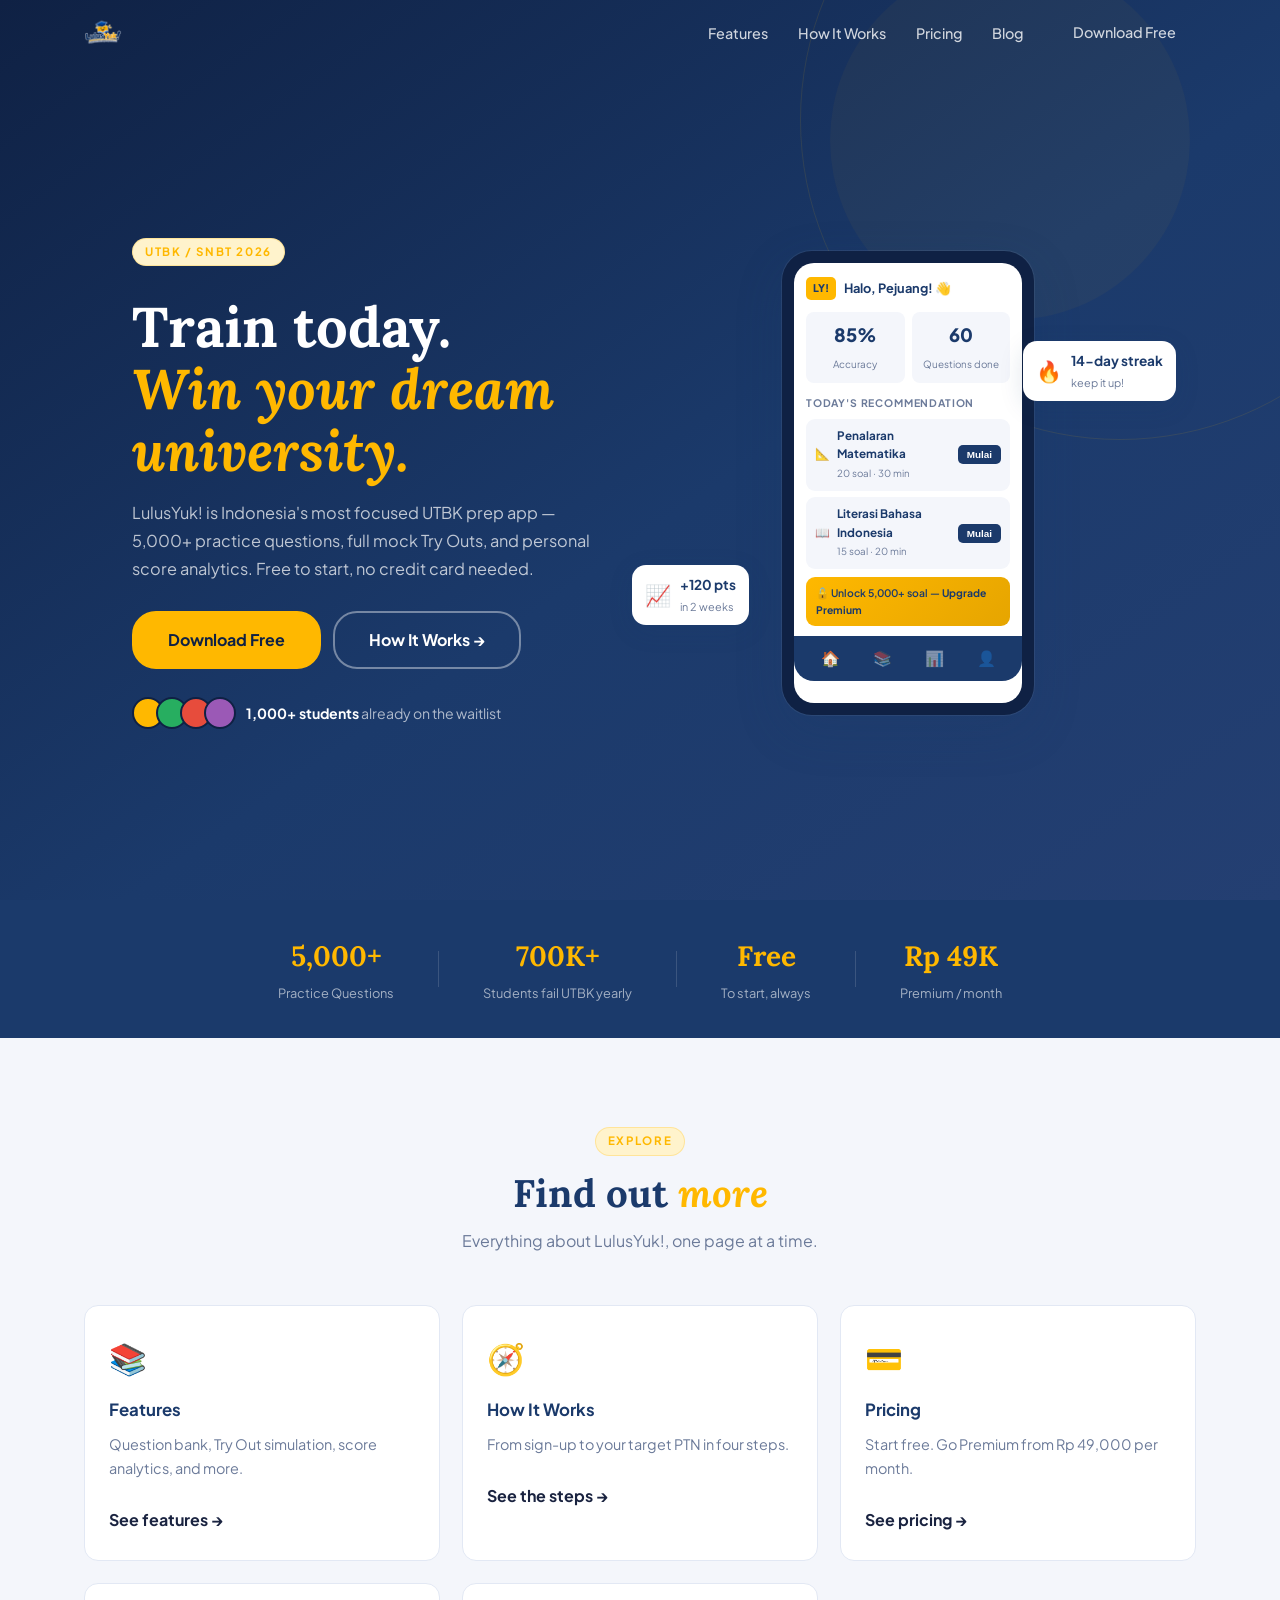
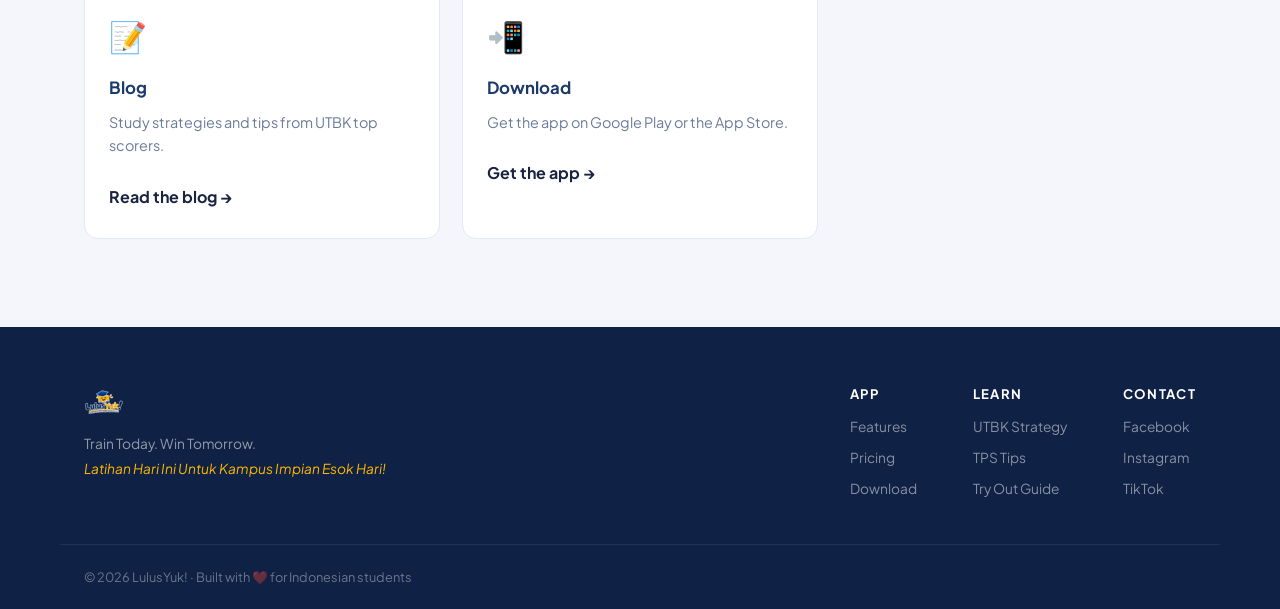
==== commit f52538c4: "BUAT BERHALAMAN" ====
--- a/index.html
+++ b/index.html
@@ -8,43 +8,42 @@
   <link rel="apple-touch-icon" sizes="180x180" href="apple-touch-icon.png"/>
   <link rel="manifest" href="site.webmanifest"/>
   <meta name="viewport" content="width=device-width,initial-scale=1.0"/>
-  <title>LulusYuk! — Train Today. Win Tomorrow.</title>
+  <title>LulusYuk! — Aplikasi Latihan Soal UTBK & SNBT Online.</title>
   <meta name="description" content="LulusYuk! is Indonesia's #1 UTBK/SNBT exam prep app. Practice 5,000+ questions, take full mock Try Outs, and track your score — free to start."/>
   <meta name="keywords" content="UTBK, SNBT, latihan soal, tryout online, persiapan PTN, belajar UTBK"/>
-  <meta property="og:title" content="LulusYuk! — Train Today. Win Tomorrow."/>
-  <meta property="og:description" content="Indonesia's #1 adaptive UTBK prep app. Free to start. Proven results."/>
+  <meta property="og:title" content="LulusYuk! — Aplikasi Latihan Soal UTBK & SNBT Online."/>
+  <meta property="og:description" content="LulusYuk! is Indonesia's #1 UTBK/SNBT exam prep app. Practice 5,000+ questions, take full mock Try Outs, and track your score — free to start."/>
   <meta property="og:type" content="website"/>
-  <link rel="canonical" href="https://lulusyuk.my.id"/>
+  <link rel="canonical" href="https://lulusyuk.my.id/"/>
   <link rel="preconnect" href="https://fonts.googleapis.com"/>
   <link rel="preconnect" href="https://fonts.gstatic.com" crossorigin/>
   <link href="https://fonts.googleapis.com/css2?family=Plus+Jakarta+Sans:wght@400;500;600;700;800&family=Lora:ital,wght@0,600;0,700;1,600&display=swap" rel="stylesheet"/>
   <link rel="stylesheet" href="style.css"/>
+  <link rel="stylesheet" href="pages.css"/>
   <script type="application/ld+json">{"@context":"https://schema.org","@type":"SoftwareApplication","name":"LulusYuk!","operatingSystem":"Android, iOS","applicationCategory":"EducationApplication","offers":{"@type":"Offer","price":"0","priceCurrency":"IDR"}}</script>
 </head>
 <body>
 
-<!-- ═══ NAV ═══ -->
 <header class="nav-wrap" id="navbar">
   <nav class="nav-inner container">
-    <a href="#home" class="nav-logo">
+    <a href="index.html" class="nav-logo">
       <img src="LOGO LULUSYUK.png" alt="LulusYuk!" height="40"/>
     </a>
     <button class="nav-toggle" id="navToggle" aria-label="Menu">
       <span></span><span></span><span></span>
     </button>
     <ul class="nav-links" id="navLinks">
-      <li><a href="#features">Features</a></li>
-      <li><a href="#how-it-works">How It Works</a></li>
-      <li><a href="#pricing">Pricing</a></li>
-      <li><a href="#blog">Blog</a></li>
-      <li><a href="#download" class="btn btn-nav">Download Free</a></li>
+      <li><a href="features.html">Features</a></li>
+      <li><a href="how-it-works.html">How It Works</a></li>
+      <li><a href="pricing.html">Pricing</a></li>
+      <li><a href="blog.html">Blog</a></li>
+      <li><a href="download.html" class="btn btn-nav">Download Free</a></li>
     </ul>
   </nav>
 </header>
 
 <main>
 
-<!-- ═══ HERO ═══ -->
 <section class="hero" id="home">
   <div class="hero-ring r1"></div>
   <div class="hero-ring r2"></div>
@@ -54,8 +53,8 @@
       <h1>Train today.<br/><em>Win your dream<br/>university.</em></h1>
       <p class="hero-sub">LulusYuk! is Indonesia's most focused UTBK prep app — 5,000+ practice questions, full mock Try Outs, and personal score analytics. Free to start, no credit card needed.</p>
       <div class="hero-btns">
-        <a href="#download" class="btn btn-primary btn-lg">Download Free</a>
-        <a href="#how-it-works" class="btn btn-ghost btn-lg">How It Works →</a>
+        <a href="download.html" class="btn btn-primary btn-lg">Download Free</a>
+        <a href="how-it-works.html" class="btn btn-ghost btn-lg">How It Works →</a>
       </div>
       <div class="social-proof">
         <div class="avatars"><span class="av c1"></span><span class="av c2"></span><span class="av c3"></span><span class="av c4"></span></div>
@@ -83,7 +82,6 @@
   </div>
 </section>
 
-<!-- ═══ STATS ═══ -->
 <div class="stats-bar">
   <div class="container stats-row">
     <div class="stat"><b>5,000+</b><span>Practice Questions</span></div>
@@ -96,252 +94,35 @@
   </div>
 </div>
 
-<!-- ═══ FEATURES ═══ -->
-<section class="section bg-light" id="features">
+<section class="section bg-light">
   <div class="container">
     <div class="sec-head">
-      <span class="eyebrow">What's Inside</span>
-      <h2>Everything you need to <em>nail</em> UTBK</h2>
-      <p>Four core tools, one focused app — no distractions, no fluff.</p>
+      <span class="eyebrow">Explore</span>
+      <h2>Find out <em>more</em></h2>
+      <p>Everything about LulusYuk!, one page at a time.</p>
     </div>
     <div class="feat-grid">
-
-      <div class="feat-card feat-dark">
-        <div class="feat-icon">📚</div>
-        <h3>Question Bank</h3>
-        <p>5,000+ questions across all UTBK subjects — TPS, Literasi, and Penalaran Matematika — sorted by subject, subtopic, and difficulty level.</p>
-        <ul>
-          <li>Difficulty tags: Mudah, Sedang, Sulit</li>
-          <li>Full answer explanations</li>
-          <li>Organized by SNBT subtopics</li>
-        </ul>
-      </div>
-
-      <div class="feat-card">
-        <div class="feat-icon">⏱️</div>
-        <h3>Try Out Simulation</h3>
-        <p>Full UTBK mock exam with real-time timer and auto-grading — so you know exactly where you stand before the real thing.</p>
-        <ul>
-          <li>195-minute timed simulation</li>
-          <li>Instant score breakdown</li>
-          <li>Materi 1 &amp; Materi 2 sessions</li>
-        </ul>
-      </div>
-
-      <div class="feat-card">
-        <div class="feat-icon">📊</div>
-        <h3>Score Analytics</h3>
-        <p>Your personal performance dashboard — see which subjects you're strong in and which need more work, week by week.</p>
-        <ul>
-          <li>Strong vs. weak subject map</li>
-          <li>Weekly score graph</li>
-          <li>Accuracy per subtest</li>
-        </ul>
-      </div>
-
-      <div class="feat-card">
-        <div class="feat-icon">🕘</div>
-        <h3>Study History</h3>
-        <p>Every session tracked in one place. Review past Try Outs, revisit incorrect answers, and see your growth over time.</p>
-        <ul>
-          <li>Full Try Out history</li>
-          <li>Per-session accuracy log</li>
-          <li>Color-coded performance bands</li>
-        </ul>
-      </div>
-
-      <div class="feat-card">
-        <div class="feat-icon">🎯</div>
-        <h3>Target University</h3>
-        <p>Set your dream PTN and major on day one. LulusYuk! builds your study plan around real passing grade benchmarks.</p>
-        <ul>
-          <li>100+ PTN passing grade data</li>
-          <li>Auto study plan generator</li>
-          <li>Gap analysis vs. your current score</li>
-        </ul>
-      </div>
-
-      <div class="feat-card feat-premium">
-        <div class="feat-icon">🔓</div>
-        <h3>Premium Unlock</h3>
-        <p>Remove all limits. Unlimited questions, unlimited Try Outs, full history, and prediction question sets from Rp 49,000/month.</p>
-        <ul>
-          <li>Unlimited bank soal access</li>
-          <li>Prediction question sets</li>
-          <li>AI-powered hint system</li>
-        </ul>
-        <a href="#pricing" class="btn btn-yellow btn-sm" style="margin-top:16px">See Pricing →</a>
-      </div>
-
-    </div>
-  </div>
-</section>
-
-<!-- ═══ HOW IT WORKS ═══ -->
-<section class="section bg-white" id="how-it-works">
-  <div class="container">
-    <div class="sec-head">
-      <span class="eyebrow">The Process</span>
-      <h2>From sign-up to PTN in <em>four steps</em></h2>
-    </div>
-    <div class="hiw-wrap">
-      <div class="hiw-line"></div>
-      <div class="hiw-step"><div class="hiw-num">01</div><div class="hiw-body"><h3>Sign Up &amp; Set Your Target</h3><p>Create an account in 30 seconds. Pick your target university and major — LulusYuk! sets the goal, you do the work.</p></div></div>
-      <div class="hiw-step"><div class="hiw-num">02</div><div class="hiw-body"><h3>Practice Daily</h3><p>Open the Question Bank, pick a subject, and drill. Questions are ranked by your weakest areas so every session counts.</p></div></div>
-      <div class="hiw-step"><div class="hiw-num">03</div><div class="hiw-body"><h3>Take a Mock Try Out</h3><p>Simulate the real UTBK — timer on, conditions real. Get a full score report the moment you submit.</p></div></div>
-      <div class="hiw-step"><div class="hiw-num">04</div><div class="hiw-body"><h3>Read Your Analytics &amp; Repeat</h3><p>Check your dashboard. Double down on weak spots. Watch the score graph climb. Repeat until UTBK day.</p></div></div>
-    </div>
-  </div>
-</section>
-
-<!-- ═══ SUBJECTS ═══ -->
-<section class="section bg-navy" id="subjects">
-  <div class="container">
-    <div class="sec-head light">
-      <span class="eyebrow">Subject Coverage</span>
-      <h2>Every UTBK subject, <em>fully covered</em></h2>
-    </div>
-    <div class="subj-grid">
-      <div class="subj-card"><span class="stag tps">TPS</span><h4>Tes Potensi Skolastik</h4><p>Penalaran Umum · Pemahaman Bacaan &amp; Menulis · Pengetahuan &amp; Pemahaman Umum · Pengetahuan Kuantitatif</p></div>
-      <div class="subj-card"><span class="stag lit">Literasi</span><h4>Literasi dalam Bahasa</h4><p>Literasi Bahasa Indonesia · Literasi Bahasa Inggris · Reading comprehension · Analytical writing</p></div>
-      <div class="subj-card"><span class="stag mat">Matematika</span><h4>Penalaran Matematika</h4><p>Aljabar · Geometri · Statistika &amp; Peluang · Logika Matematika · Matematika Dasar</p></div>
-    </div>
-  </div>
-</section>
-
-<!-- ═══ PRICING ═══ -->
-<section class="section bg-light" id="pricing">
-  <div class="container">
-    <div class="sec-head">
-      <span class="eyebrow">Pricing</span>
-      <h2>Start free. Upgrade when <em>you're ready.</em></h2>
-      <p>No credit card. No commitment. Cancel anytime.</p>
-    </div>
-    <div class="price-grid">
-
-      <div class="price-card">
-        <div class="price-tier">Free</div>
-        <div class="price-amt">Rp 0 <span>/forever</span></div>
-        <ul class="price-list">
-          <li class="y">100 practice questions / month</li>
-          <li class="y">1 free mock Try Out / month</li>
-          <li class="y">Basic analytics (7-day view)</li>
-          <li class="y">Target university setup</li>
-          <li class="n">Unlimited question bank</li>
-          <li class="n">Prediction question sets</li>
-          <li class="n">Full study history</li>
-        </ul>
-        <a href="#download" class="btn btn-outline" style="width:100%">Get Started Free</a>
-      </div>
-
-      <div class="price-card price-feat">
-        <div class="price-badge">Most Popular</div>
-        <div class="price-tier">Premium</div>
-        <div class="price-amt">Rp 49K <span>/month</span></div>
-        <ul class="price-list">
-          <li class="y">Unlimited question bank (5,000+)</li>
-          <li class="y">Unlimited mock Try Outs</li>
-          <li class="y">Full score analytics</li>
-          <li class="y">Complete study history</li>
-          <li class="y">Prediction question sets</li>
-          <li class="y">AI-powered hints</li>
-          <li class="y">Priority support</li>
-        </ul>
-        <a href="#download" class="btn btn-yellow" style="width:100%">Start 7-Day Free Trial</a>
-        <p class="price-note">No card required · Cancel anytime</p>
-      </div>
-
-    </div>
-  </div>
-</section>
-
-<!-- ═══ BLOG ═══ -->
-<section class="section bg-white" id="blog">
-  <div class="container">
-    <div class="sec-head">
-      <span class="eyebrow">Study Resources</span>
-      <h2>Tips &amp; guides for <em>UTBK warriors</em></h2>
-    </div>
-
-    <!-- Posts -->
-    <div class="blog-grid" id="blogGrid">
-
-      <!-- POST 1 -->
-      <article class="blog-card bc-feat" data-post="post1">
-        <div class="bc-meta"><span class="btag">Strategy</span><span class="bdate">June 2026</span></div>
-        <h3>How to Prepare for UTBK in 30 Days: A Complete Study Strategy</h3>
-        <p>You have 30 days left. Here's the exact week-by-week plan that works — backed by what top scorers do differently.</p>
-        <button class="blog-read-more" onclick="openPost('post1')">Read article →</button>
-      </article>
-
-      <article class="blog-card" data-post="post2">
-        <div class="bc-meta"><span class="btag">TPS</span><span class="bdate">June 2026</span></div>
-        <h3>5 Proven Tricks for Answering TPS Questions Faster</h3>
-        <p>Most students lose points on TPS not because they don't know the material — but because they run out of time.</p>
-        <button class="blog-read-more" onclick="openPost('post2')">Read article →</button>
-      </article>
-
-      <article class="blog-card" data-post="post3">
-        <div class="bc-meta"><span class="btag">Try Out</span><span class="bdate">June 2026</span></div>
-        <h3>Why You Should Take at Least 5 Mock Try Outs Before UTBK</h3>
-        <p>Regular Try Outs are the #1 predictor of UTBK success. Here's the science behind it and how to make each session count.</p>
-        <button class="blog-read-more" onclick="openPost('post3')">Read article →</button>
-      </article>
-
-    </div>
-
-    <!-- ═ BLOG POST READER ═ -->
-    <div class="post-reader" id="postReader">
-      <button class="post-back" onclick="closePost()">← Back to Blog</button>
-      <div class="post-body" id="postBody"></div>
-    </div>
-
-  </div>
-</section>
-
-<!-- ═══ DOWNLOAD ═══ -->
-<section class="section bg-navy" id="download">
-  <div class="container dl-inner">
-    <div class="dl-text">
-      <h2>Ready to get into your <em>dream university?</em></h2>
-      <p>Join 1,000+ students already training smarter with LulusYuk!. Free forever — upgrade only when you want more.</p>
-      <div class="dl-badges">
-        <a href="#" class="store-badge">
-          <svg viewBox="0 0 24 24" fill="currentColor" width="24"><path d="M3.18 23.76a2 2 0 002.21-.08l12.29-7.1L14.1 12 3.18 23.76zM20.5 10.44l-2.4-1.39-3.37 3.37 3.37 3.37 2.42-1.4a2 2 0 000-3.95zM1 1.28A2 2 0 00.5 2.5v19a2 2 0 00.5 1.22L14.1 12 1 1.28zm12.75 9.31L3.39.23a2 2 0 00-2.21-.07L13.75 12l0-.41z"/></svg>
-          <div><small>Get it on</small><strong>Google Play</strong></div>
-        </a>
-        <a href="#" class="store-badge">
-          <svg viewBox="0 0 24 24" fill="currentColor" width="24"><path d="M18.71 19.5c-.83 1.24-1.71 2.45-3.05 2.47-1.34.03-1.77-.79-3.29-.79-1.53 0-2 .77-3.27.82-1.31.05-2.3-1.32-3.14-2.53C4.25 17 2.94 12.45 4.7 9.39c.87-1.52 2.43-2.48 4.12-2.51 1.28-.02 2.5.87 3.29.87.78 0 2.26-1.07 3.8-.91.65.03 2.47.26 3.64 1.98-.22.14-2.19 1.28-2.17 3.81.02 3.02 2.65 4.03 2.68 4.04l-.06.27zM13 3.5c.73-.83 1.94-1.46 2.94-1.5.13 1.17-.34 2.35-1.04 3.19-.69.85-1.83 1.51-2.95 1.42-.15-1.15.41-2.35 1.05-3.11z"/></svg>
-          <div><small>Download on the</small><strong>App Store</strong></div>
-        </a>
-      </div>
-    </div>
-    <div class="dl-phone">
-      <div class="dl-screen">
-        <div class="dl-ring"><span>720</span><small>UTBK Score</small></div>
-        <div class="dl-bars">
-          <div class="dl-row"><span>TPS</span><div class="bar"><div class="bar-fill" style="width:82%"></div></div><span>82%</span></div>
-          <div class="dl-row"><span>Literasi</span><div class="bar"><div class="bar-fill" style="width:75%"></div></div><span>75%</span></div>
-          <div class="dl-row"><span>Matematika</span><div class="bar"><div class="bar-fill" style="width:68%"></div></div><span>68%</span></div>
-        </div>
-      </div>
+      <a class="feat-card home-link" href="features.html"><div class="feat-icon">📚</div><h3>Features</h3><p>Question bank, Try Out simulation, score analytics, and more.</p><span class="home-link-cta">See features →</span></a>
+      <a class="feat-card home-link" href="how-it-works.html"><div class="feat-icon">🧭</div><h3>How It Works</h3><p>From sign-up to your target PTN in four steps.</p><span class="home-link-cta">See the steps →</span></a>
+      <a class="feat-card home-link" href="pricing.html"><div class="feat-icon">💳</div><h3>Pricing</h3><p>Start free. Go Premium from Rp 49,000 per month.</p><span class="home-link-cta">See pricing →</span></a>
+      <a class="feat-card home-link" href="blog.html"><div class="feat-icon">📝</div><h3>Blog</h3><p>Study strategies and tips from UTBK top scorers.</p><span class="home-link-cta">Read the blog →</span></a>
+      <a class="feat-card home-link" href="download.html"><div class="feat-icon">📲</div><h3>Download</h3><p>Get the app on Google Play or the App Store.</p><span class="home-link-cta">Get the app →</span></a>
     </div>
   </div>
 </section>
 
 </main>
 
-<!-- ═══ FOOTER ═══ -->
 <footer class="footer">
   <div class="container foot-inner">
     <div class="foot-brand">
-      <img src="LOGO LULUSYUK.png" height="40"/>
+      <img src="LOGO LULUSYUK.png" alt="LulusYuk!" height="40"/>
       <p>Train Today. Win Tomorrow.</p>
       <p class="foot-tagline">Latihan Hari Ini Untuk Kampus Impian Esok Hari!</p>
     </div>
     <div class="foot-links">
-      <div class="foot-col"><h4>App</h4><a href="#features">Features</a><a href="#pricing">Pricing</a><a href="#download">Download</a></div>
-      <div class="foot-col"><h4>Learn</h4><a href="#blog" onclick="openPost('post1')">UTBK Strategy</a><a href="#blog" onclick="openPost('post2')">TPS Tips</a><a href="#blog" onclick="openPost('post3')">Try Out Guide</a></div>
+      <div class="foot-col"><h4>App</h4><a href="features.html">Features</a><a href="pricing.html">Pricing</a><a href="download.html">Download</a></div>
+      <div class="foot-col"><h4>Learn</h4><a href="blog.html?post=post1">UTBK Strategy</a><a href="blog.html?post=post2">TPS Tips</a><a href="blog.html?post=post3">Try Out Guide</a></div>
       <div class="foot-col"><h4>Contact</h4><a href="https://web.facebook.com/profile.php?id=61591083514058">Facebook</a><a href="https://instagram.com/lulusyuk_id" target="_blank" rel="noopener">Instagram</a><a href="https://tiktok.com/@lulusyuk" target="_blank" rel="noopener">TikTok</a></div>
     </div>
   </div>
--- a/pages.css
+++ b/pages.css
@@ -0,0 +1,20 @@
+/* Tambahan untuk versi multi-halaman. Taruh SETELAH style.css */
+
+/* Beri ruang di bawah navbar untuk header halaman dalam */
+.page-hero { padding-top: 120px; padding-bottom: 48px; }
+.page-hero .sec-head { margin-bottom: 0; }
+#download.page-hero { padding-bottom: 96px; min-height: 70vh; display: flex; align-items: center; }
+#download.page-hero .dl-inner { width: 100%; }
+
+/* Halaman dengan konten langsung di bawah page-hero */
+.page-hero + .section { padding-top: 64px; }
+
+/* Penanda menu aktif */
+.nav-links a.active:not(.btn) { font-weight: 700; border-bottom: 2px solid currentColor; padding-bottom: 2px; }
+
+/* Kartu tautan di beranda */
+a.home-link { text-decoration: none; color: inherit; display: block; }
+.home-link-cta { display: inline-block; margin-top: 14px; font-weight: 700; }
+
+/* CTA di bawah How It Works */
+.page-cta { text-align: center; margin-top: 48px; }
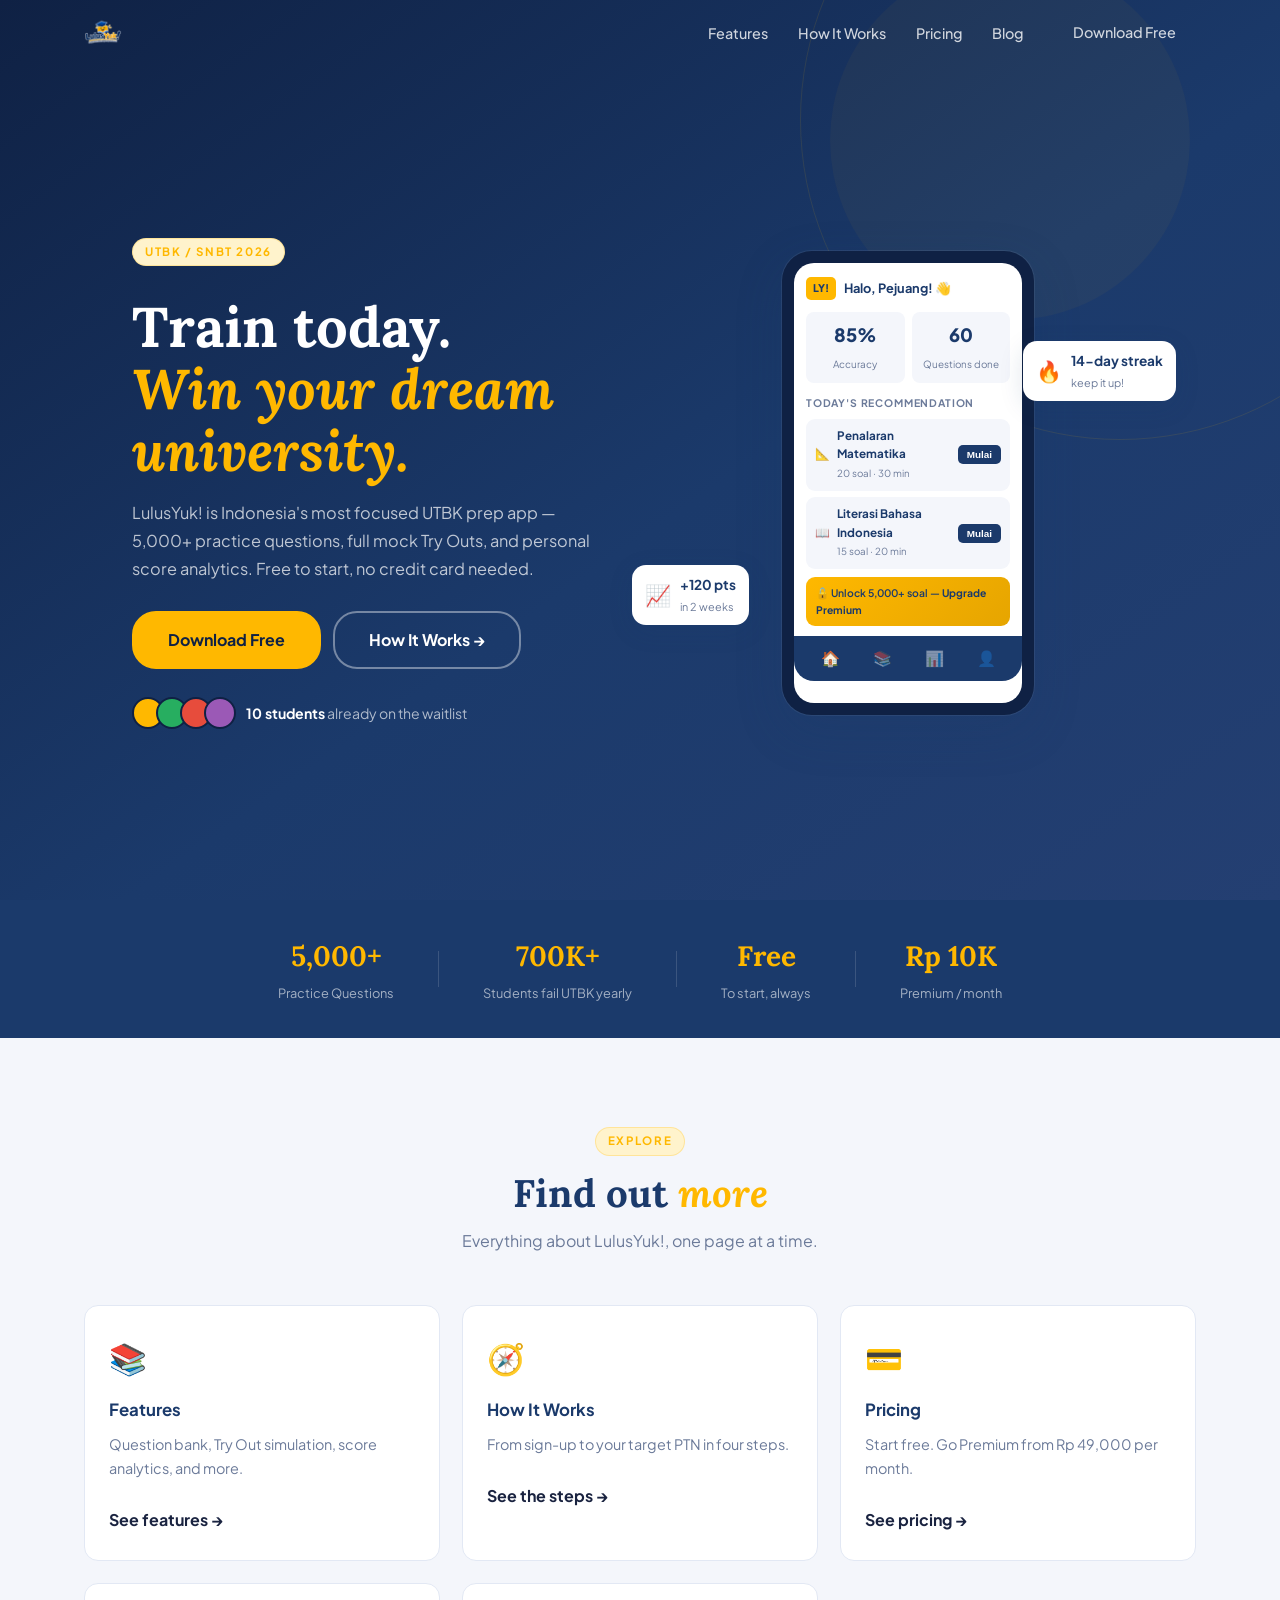
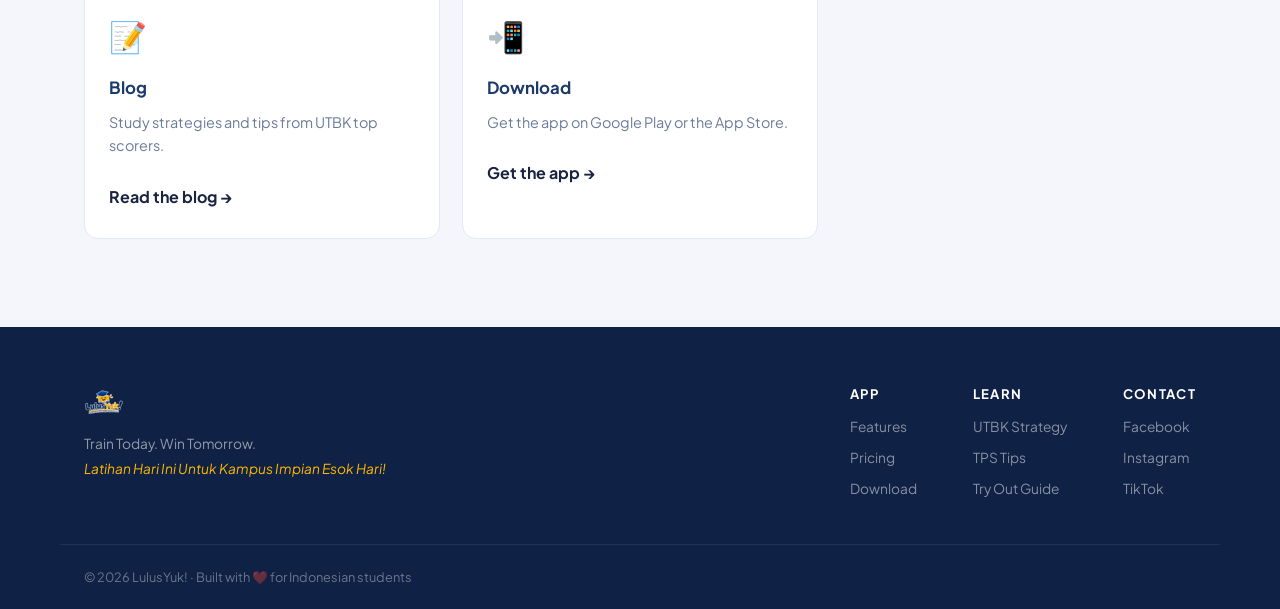
==== commit 34609003: "Update index.html" ====
--- a/index.html
+++ b/index.html
@@ -58,7 +58,7 @@
       </div>
       <div class="social-proof">
         <div class="avatars"><span class="av c1"></span><span class="av c2"></span><span class="av c3"></span><span class="av c4"></span></div>
-        <p><strong>1,000+ students</strong> already on the waitlist</p>
+        <p><strong>10 students</strong> already on the waitlist</p>
       </div>
     </div>
     <div class="hero-visual">
@@ -90,7 +90,7 @@
     <div class="stat-div"></div>
     <div class="stat"><b>Free</b><span>To start, always</span></div>
     <div class="stat-div"></div>
-    <div class="stat"><b>Rp 49K</b><span>Premium / month</span></div>
+    <div class="stat"><b>Rp 10K</b><span>Premium / month</span></div>
   </div>
 </div>
 
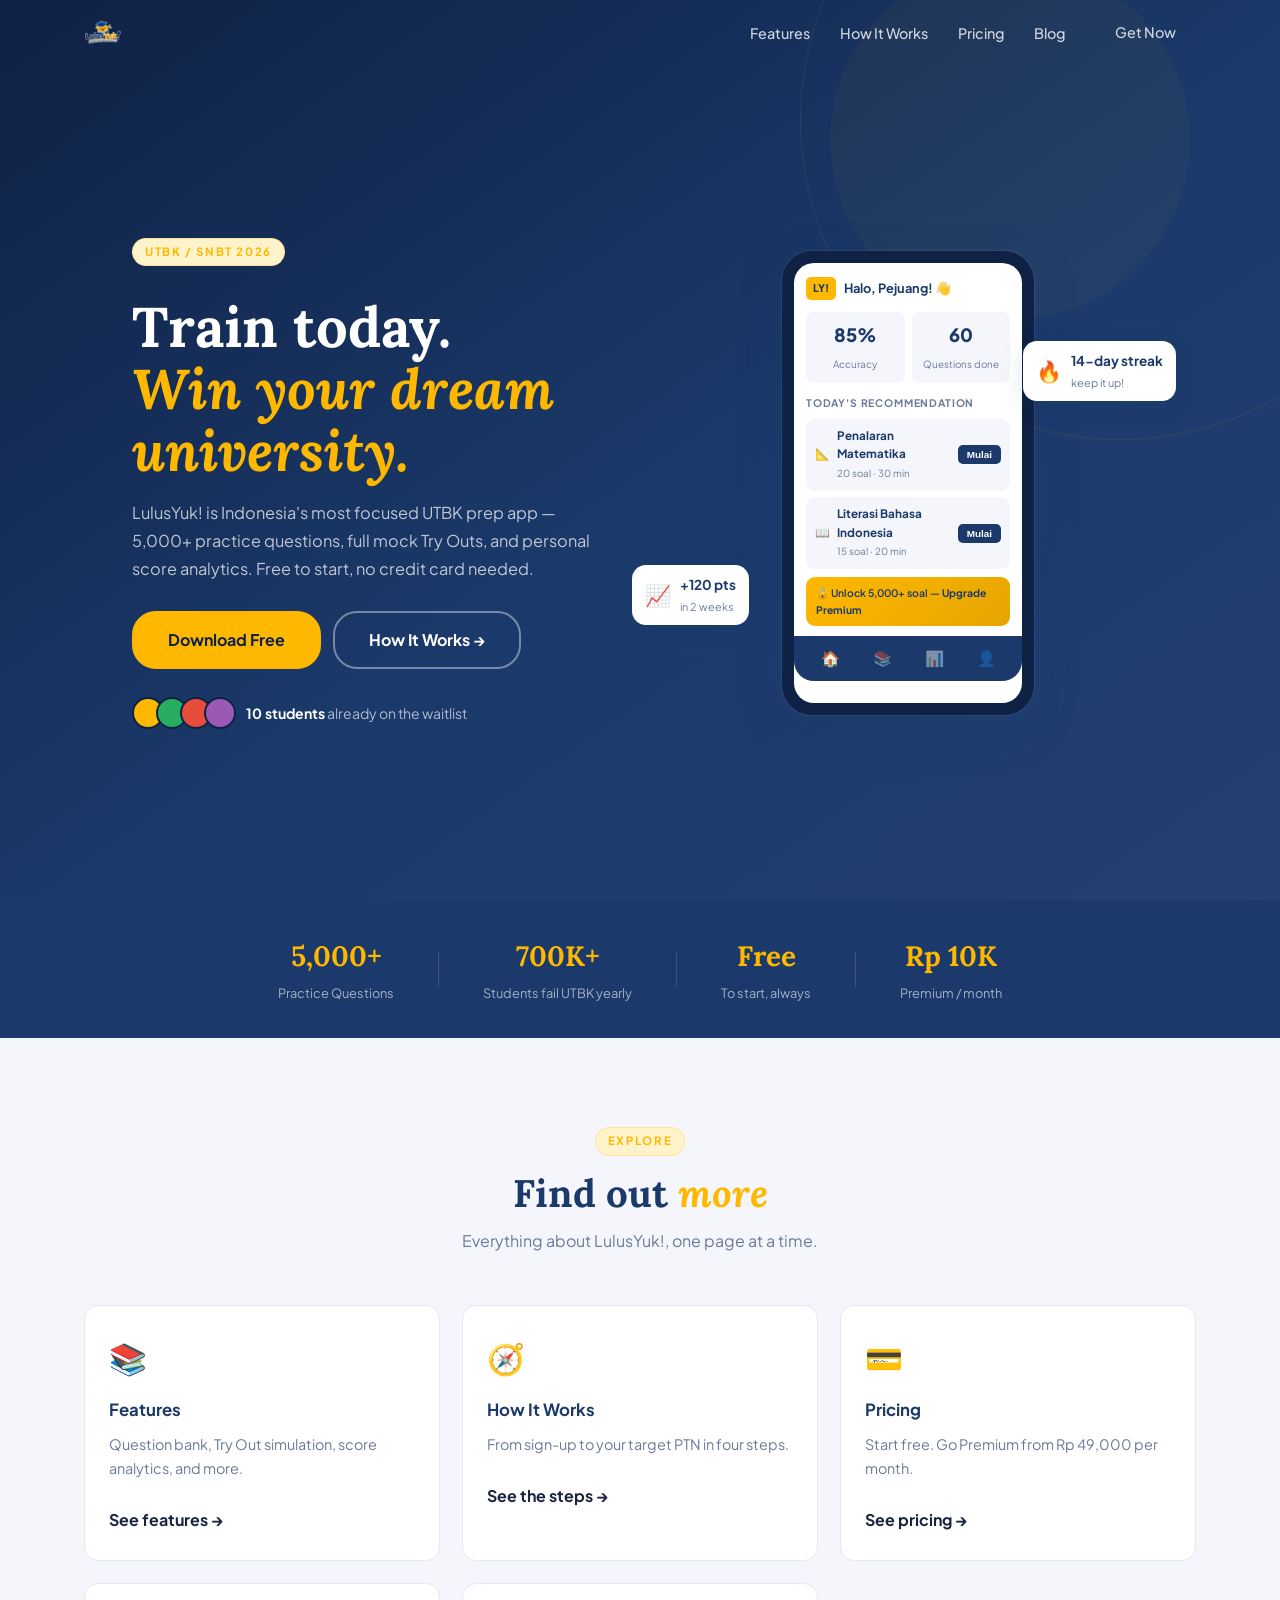
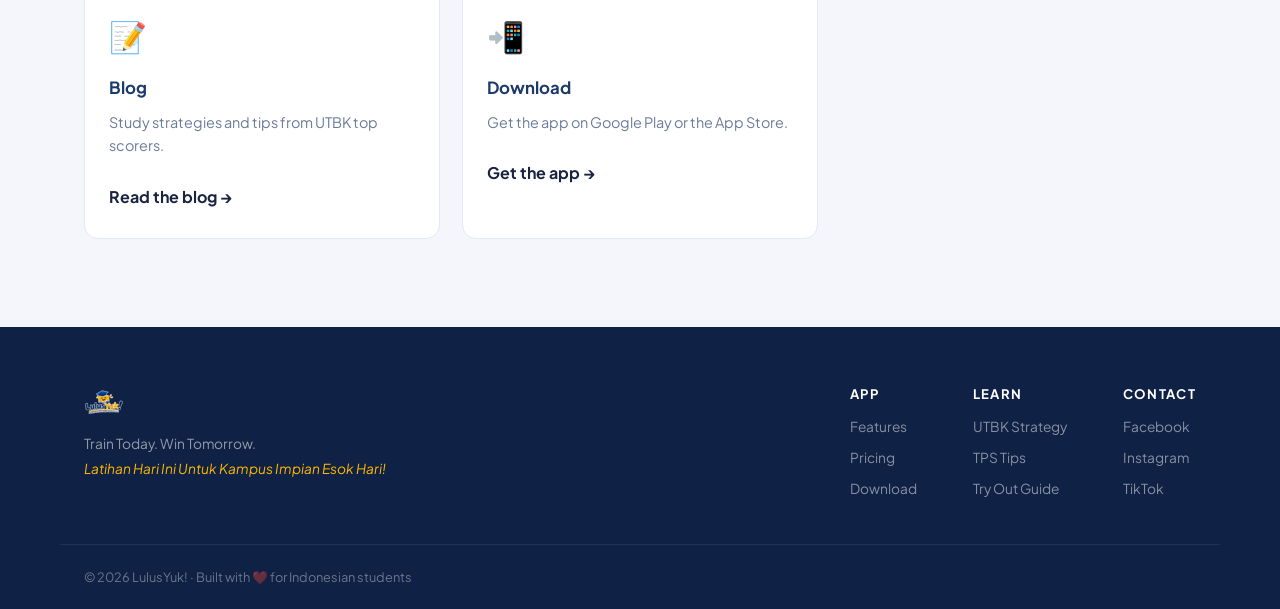
==== commit be9bf6cb: "ganti navbar get now" ====
--- a/index.html
+++ b/index.html
@@ -37,7 +37,7 @@
       <li><a href="how-it-works.html">How It Works</a></li>
       <li><a href="pricing.html">Pricing</a></li>
       <li><a href="blog.html">Blog</a></li>
-      <li><a href="download.html" class="btn btn-nav">Download Free</a></li>
+      <li><a href="pricing.html#pricing" class="btn btn-nav">Get Now</a></li>
     </ul>
   </nav>
 </header>
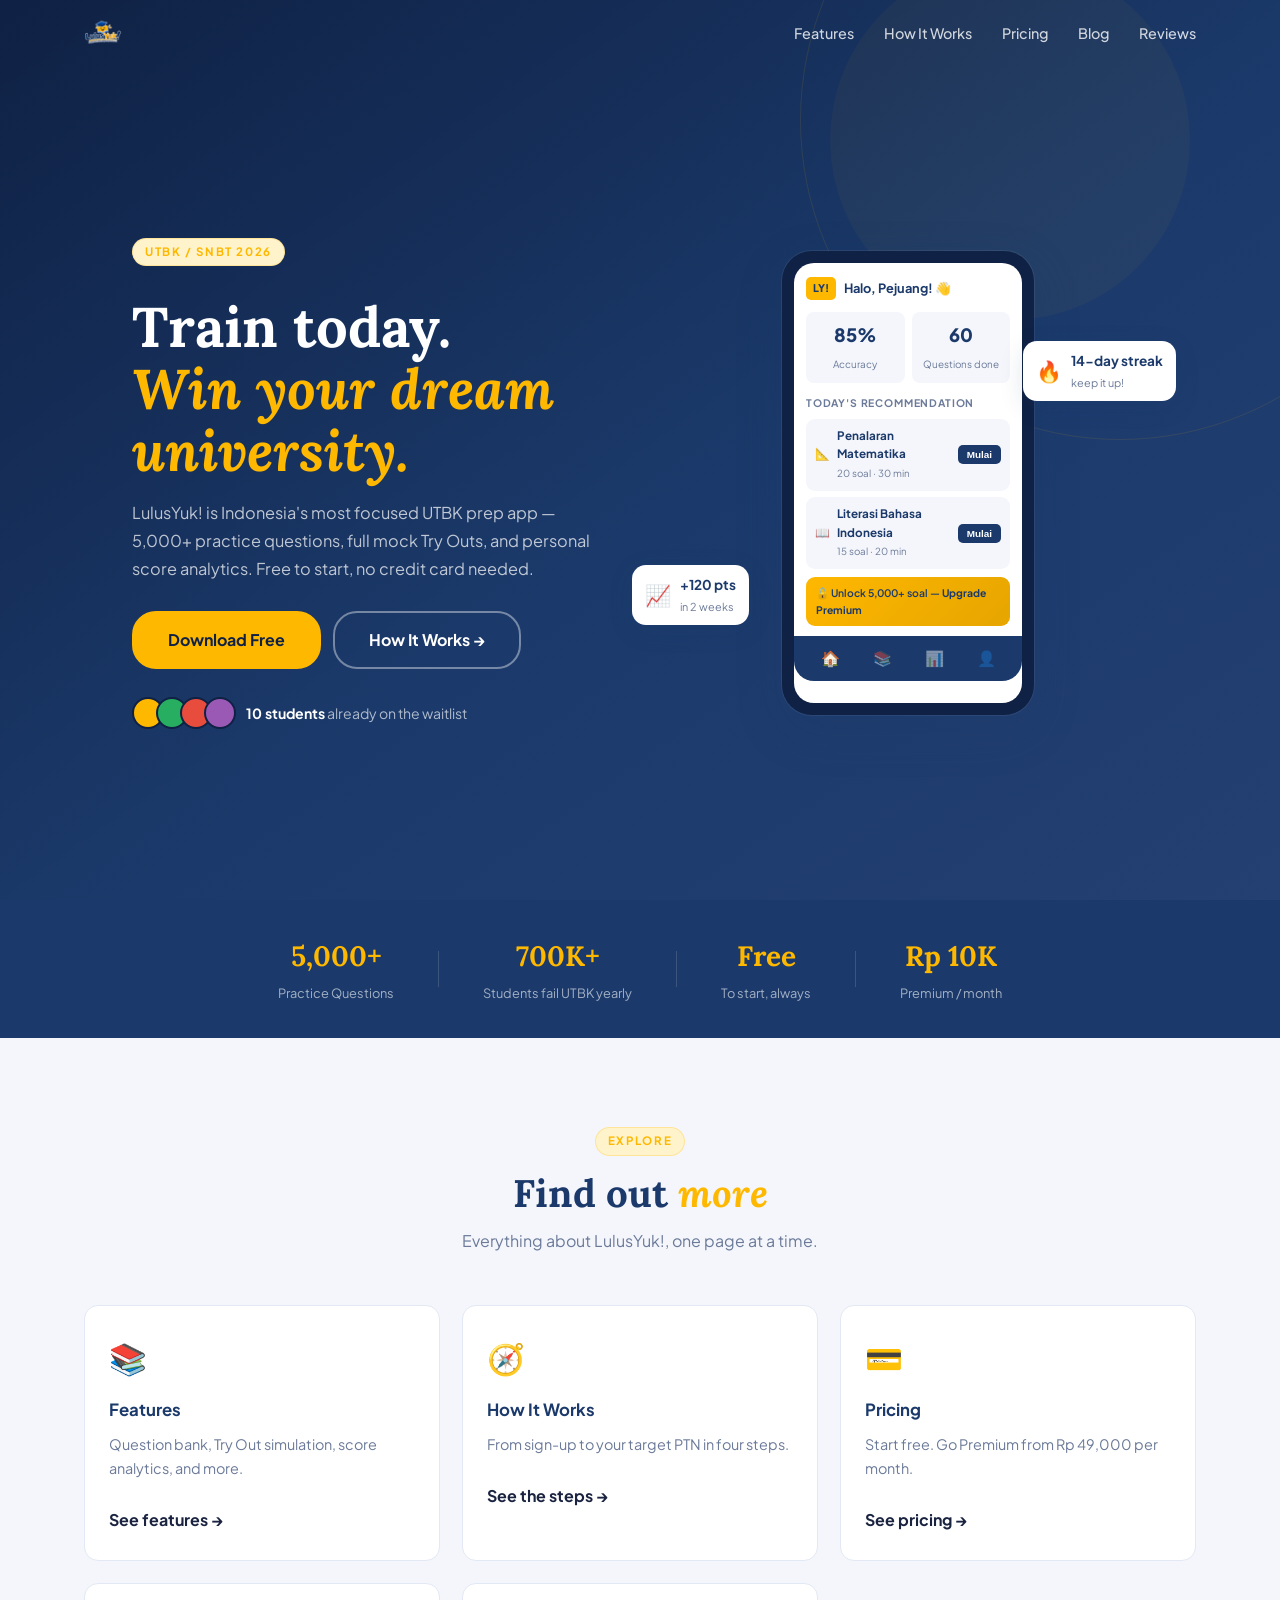
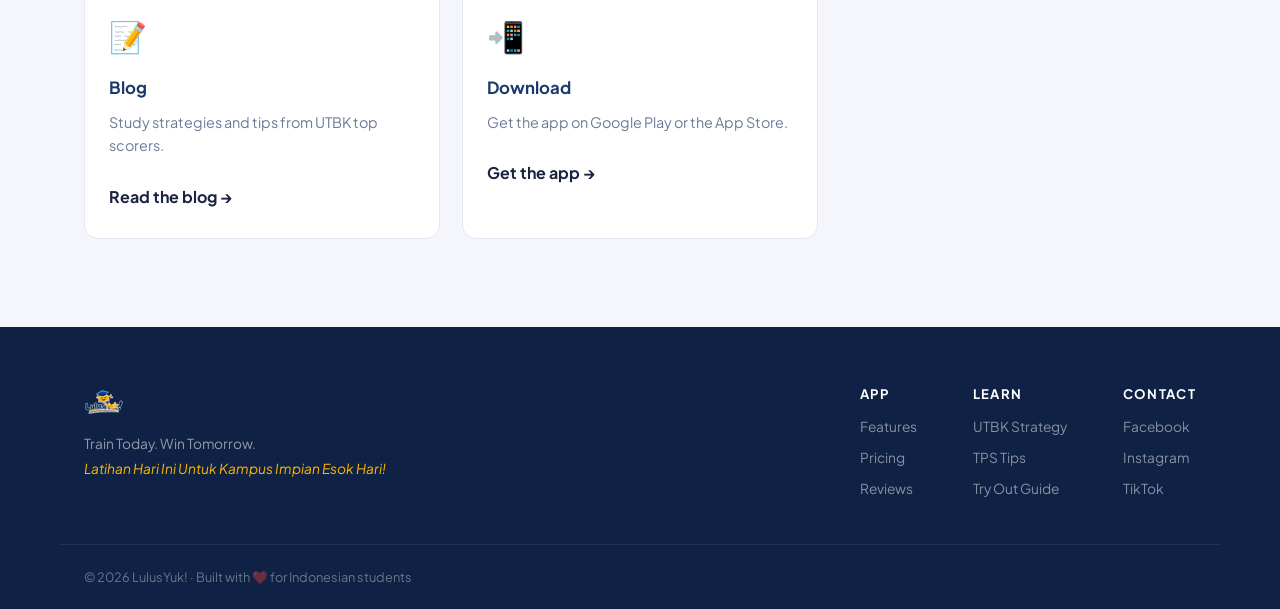
==== commit 75cf9ee7: "LAMAN REVIEW" ====
--- a/index.html
+++ b/index.html
@@ -37,7 +37,7 @@
       <li><a href="how-it-works.html">How It Works</a></li>
       <li><a href="pricing.html">Pricing</a></li>
       <li><a href="blog.html">Blog</a></li>
-      <li><a href="pricing.html#pricing" class="btn btn-nav">Get Now</a></li>
+      <li><a href="review.html">Reviews</a></li>
     </ul>
   </nav>
 </header>
@@ -121,7 +121,7 @@
       <p class="foot-tagline">Latihan Hari Ini Untuk Kampus Impian Esok Hari!</p>
     </div>
     <div class="foot-links">
-      <div class="foot-col"><h4>App</h4><a href="features.html">Features</a><a href="pricing.html">Pricing</a><a href="download.html">Download</a></div>
+      <div class="foot-col"><h4>App</h4><a href="features.html">Features</a><a href="pricing.html">Pricing</a><a href="review.html">Reviews</a></div>
       <div class="foot-col"><h4>Learn</h4><a href="blog.html?post=post1">UTBK Strategy</a><a href="blog.html?post=post2">TPS Tips</a><a href="blog.html?post=post3">Try Out Guide</a></div>
       <div class="foot-col"><h4>Contact</h4><a href="https://web.facebook.com/profile.php?id=61591083514058">Facebook</a><a href="https://instagram.com/lulusyuk_id" target="_blank" rel="noopener">Instagram</a><a href="https://tiktok.com/@lulusyuk" target="_blank" rel="noopener">TikTok</a></div>
     </div>
--- a/style.css
+++ b/style.css
@@ -248,6 +248,22 @@
 .foot-col a:hover{color:var(--yellow)}
 .foot-bottom{border-top:1px solid rgba(255,255,255,.08);padding-block:22px}
 .foot-bottom p{color:rgba(255,255,255,.38);font-size:.8rem}
+
+/* ── REVIEWS ── */
+/* Bukti pembelian: kolom masonry, tinggi kotak mengikuti gambar asli (tidak dipotong) */
+.proof-grid{column-count:4;column-gap:18px}
+.proof-item{margin:0 0 18px;break-inside:avoid;-webkit-column-break-inside:avoid;background:var(--white);border:1px solid var(--border);border-radius:var(--r-md);box-shadow:var(--sh-sm);overflow:hidden}
+.proof-item img{display:block;width:100%;height:auto}
+/* Testimoni */
+.testi-grid{display:grid;gap:22px;grid-template-columns:repeat(auto-fit,minmax(min(100%,320px),440px));justify-content:center}
+.testi-card{position:relative;background:var(--white);border:1px solid var(--border);border-radius:var(--r-lg);padding:40px 30px 28px;box-shadow:var(--sh-md)}
+.testi-card::before{content:"\201C";position:absolute;top:6px;left:24px;font-family:var(--serif);font-size:4.2rem;line-height:1;color:var(--yellow)}
+.testi-quote{font-family:var(--serif);font-size:1.08rem;line-height:1.75;color:var(--navy)}
+.testi-by{display:flex;flex-direction:column;margin-top:20px;padding-top:16px;border-top:1px solid var(--border)}
+.testi-by b{color:var(--navy);font-size:.95rem}
+.testi-by span{color:var(--muted);font-size:.84rem}
+@media(max-width:1023px){.proof-grid{column-count:2}}
+@media(max-width:559px){.proof-grid{column-count:1}}
 
 /* ── RESPONSIVE ── */
 @media(max-width:1024px){
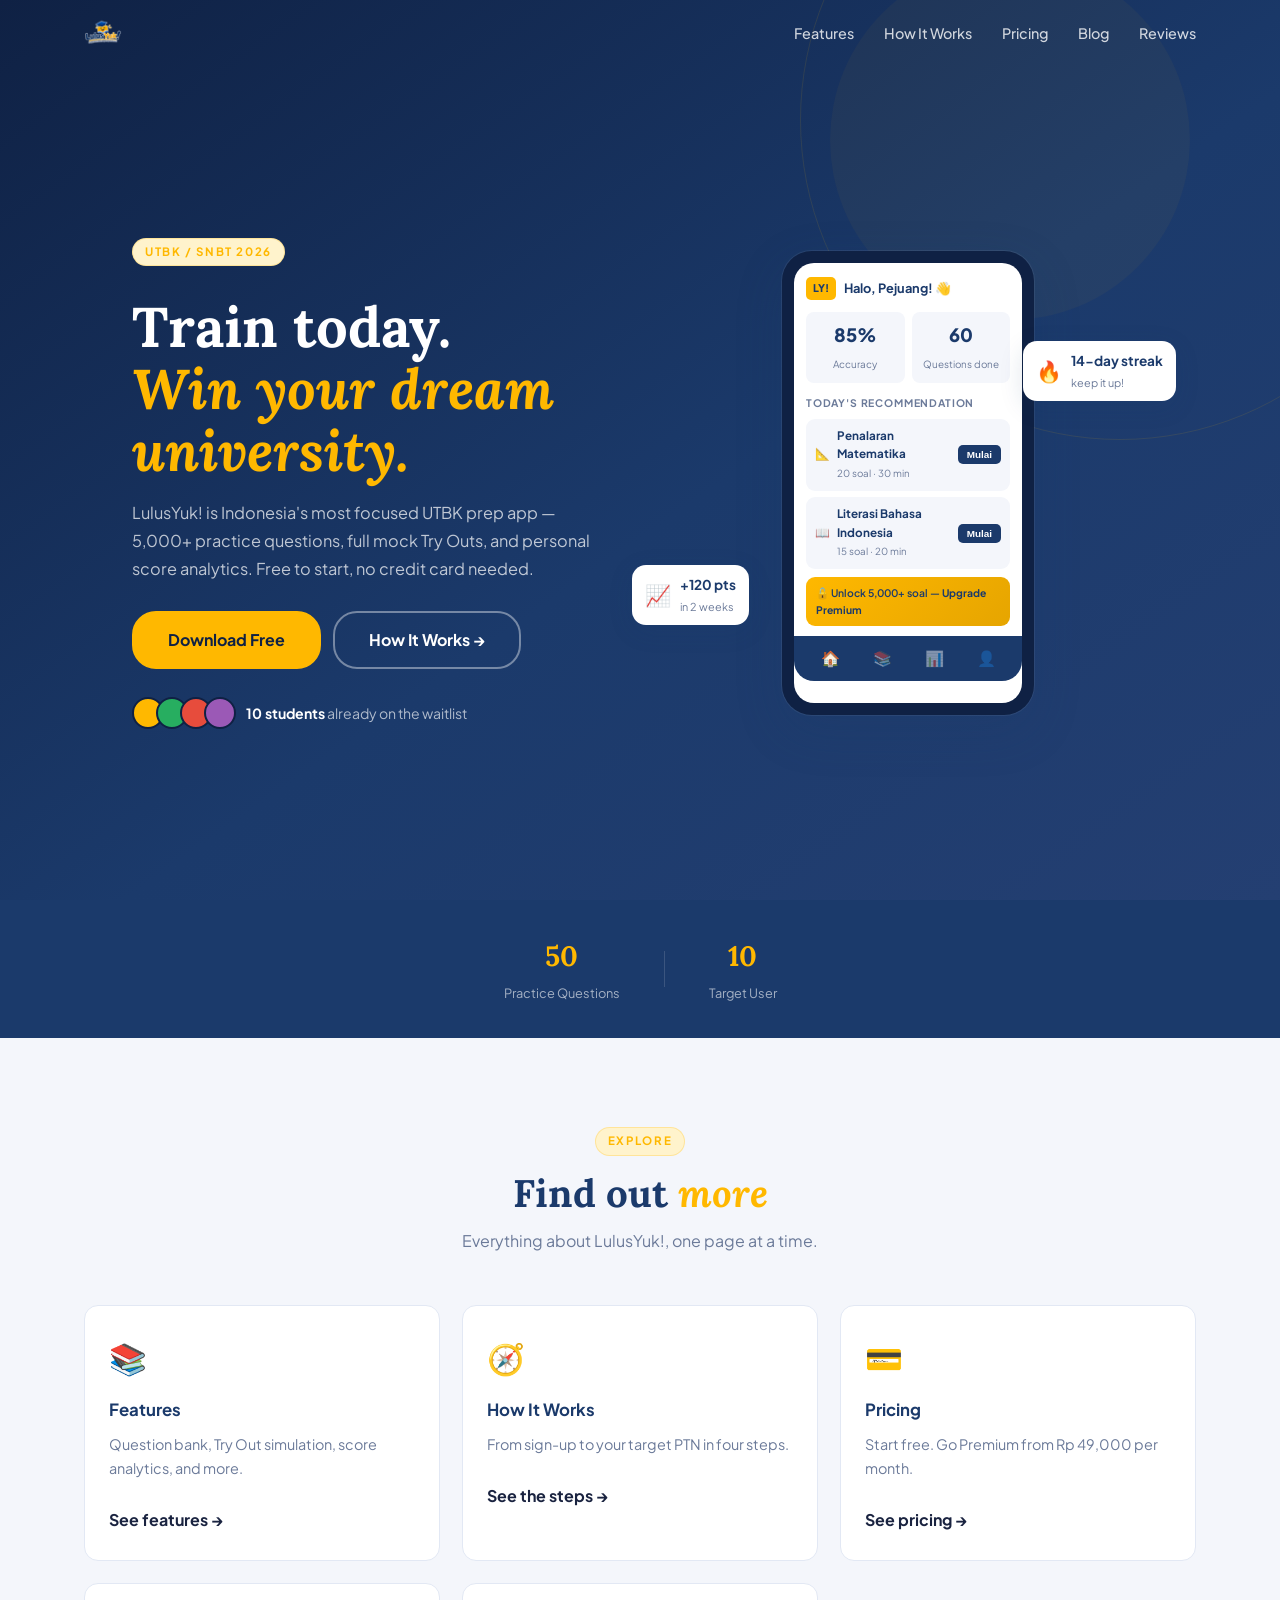
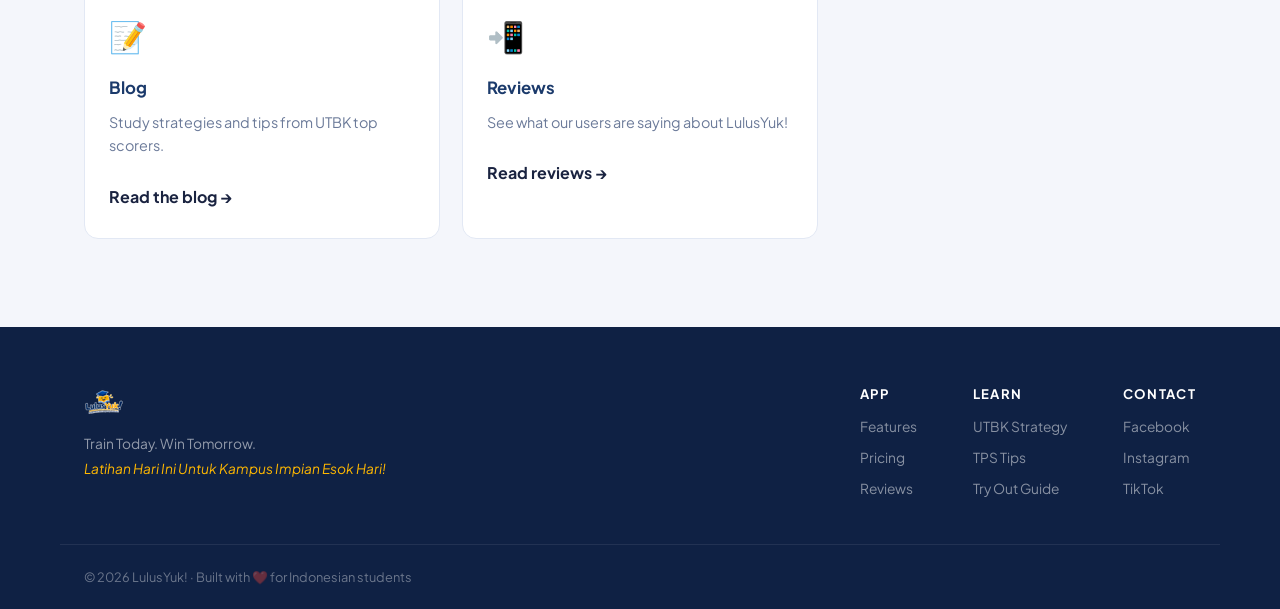
==== commit 1402842c: "Update index.html" ====
--- a/index.html
+++ b/index.html
@@ -84,13 +84,9 @@
 
 <div class="stats-bar">
   <div class="container stats-row">
-    <div class="stat"><b>5,000+</b><span>Practice Questions</span></div>
+    <div class="stat"><b>50</b><span>Practice Questions</span></div>
     <div class="stat-div"></div>
-    <div class="stat"><b>700K+</b><span>Students fail UTBK yearly</span></div>
-    <div class="stat-div"></div>
-    <div class="stat"><b>Free</b><span>To start, always</span></div>
-    <div class="stat-div"></div>
-    <div class="stat"><b>Rp 10K</b><span>Premium / month</span></div>
+    <div class="stat"><b>10</b><span>Target User</span></div>
   </div>
 </div>
 
@@ -106,7 +102,7 @@
       <a class="feat-card home-link" href="how-it-works.html"><div class="feat-icon">🧭</div><h3>How It Works</h3><p>From sign-up to your target PTN in four steps.</p><span class="home-link-cta">See the steps →</span></a>
       <a class="feat-card home-link" href="pricing.html"><div class="feat-icon">💳</div><h3>Pricing</h3><p>Start free. Go Premium from Rp 49,000 per month.</p><span class="home-link-cta">See pricing →</span></a>
       <a class="feat-card home-link" href="blog.html"><div class="feat-icon">📝</div><h3>Blog</h3><p>Study strategies and tips from UTBK top scorers.</p><span class="home-link-cta">Read the blog →</span></a>
-      <a class="feat-card home-link" href="download.html"><div class="feat-icon">📲</div><h3>Download</h3><p>Get the app on Google Play or the App Store.</p><span class="home-link-cta">Get the app →</span></a>
+      <a class="feat-card home-link" href="review.html"><div class="feat-icon">📲</div><h3>Reviews</h3><p>See what our users are saying about LulusYuk!</p><span class="home-link-cta">Read reviews →</span></a>
     </div>
   </div>
 </section>
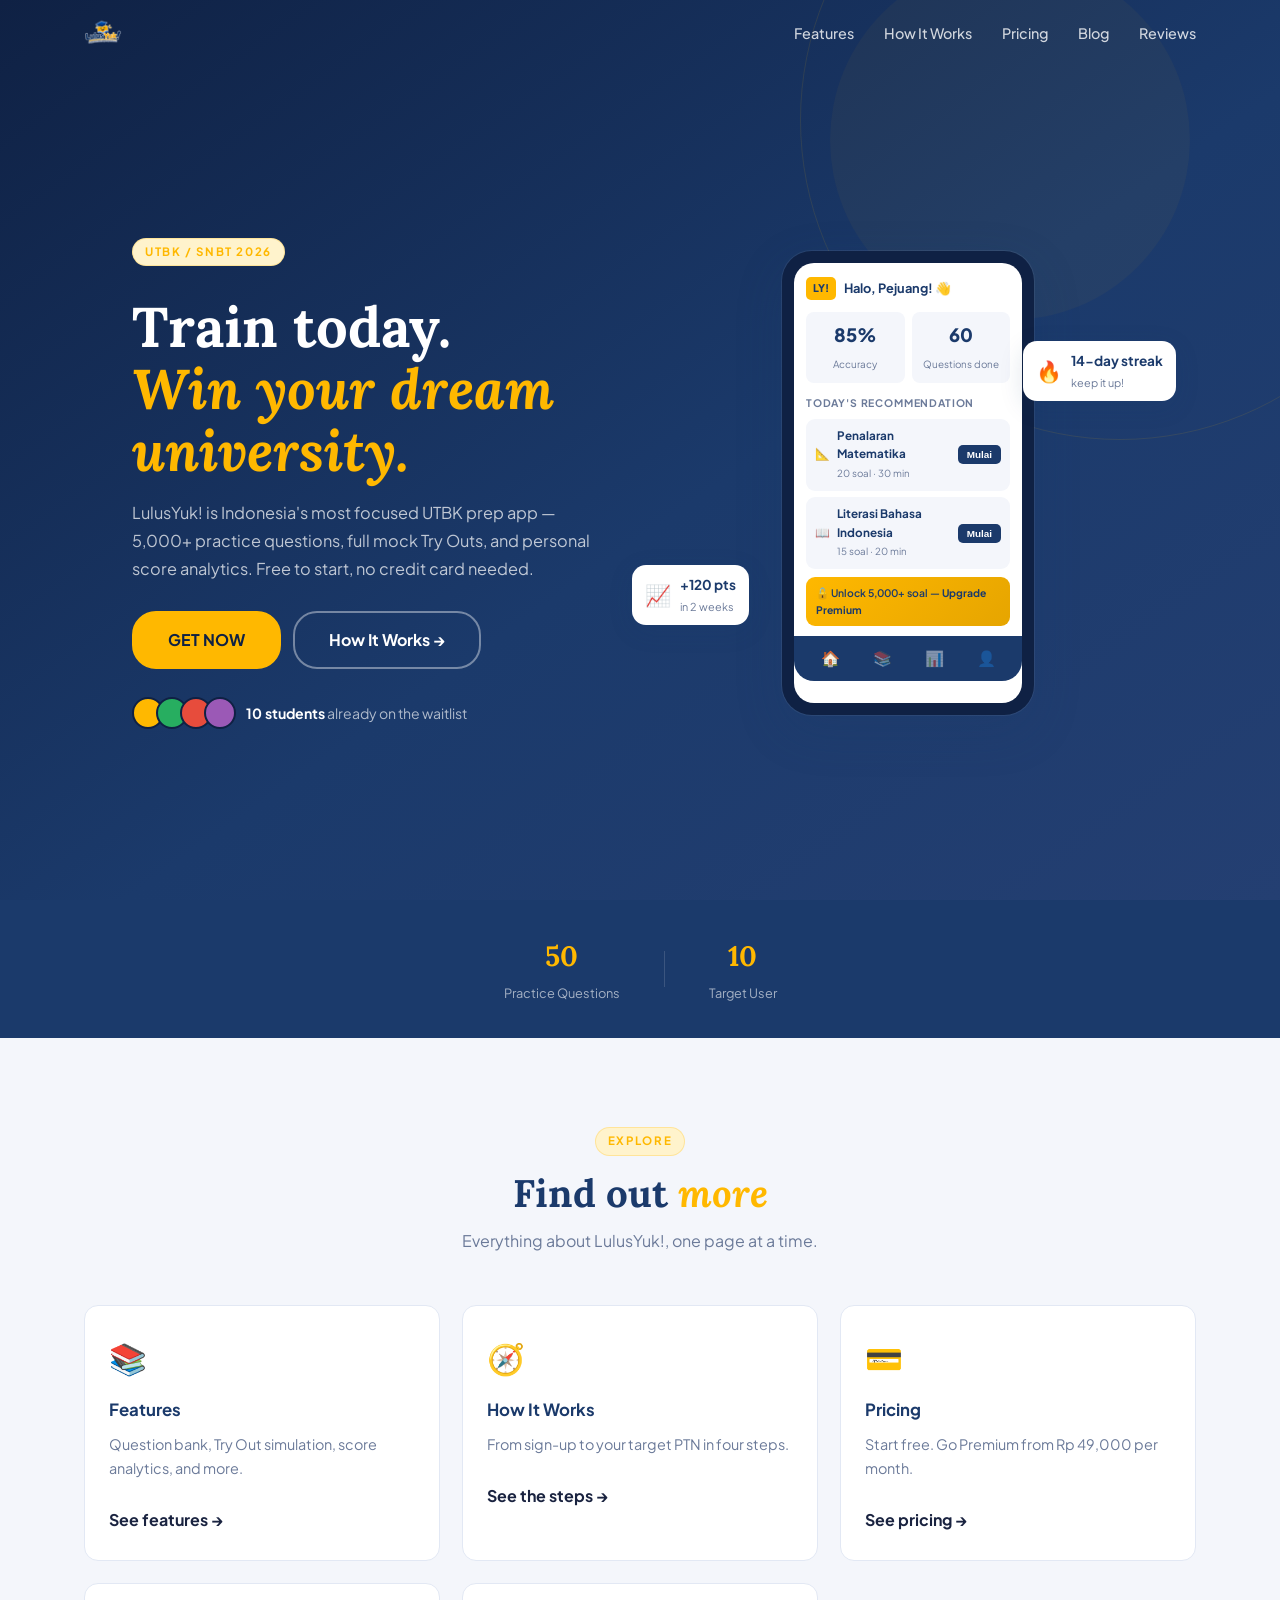
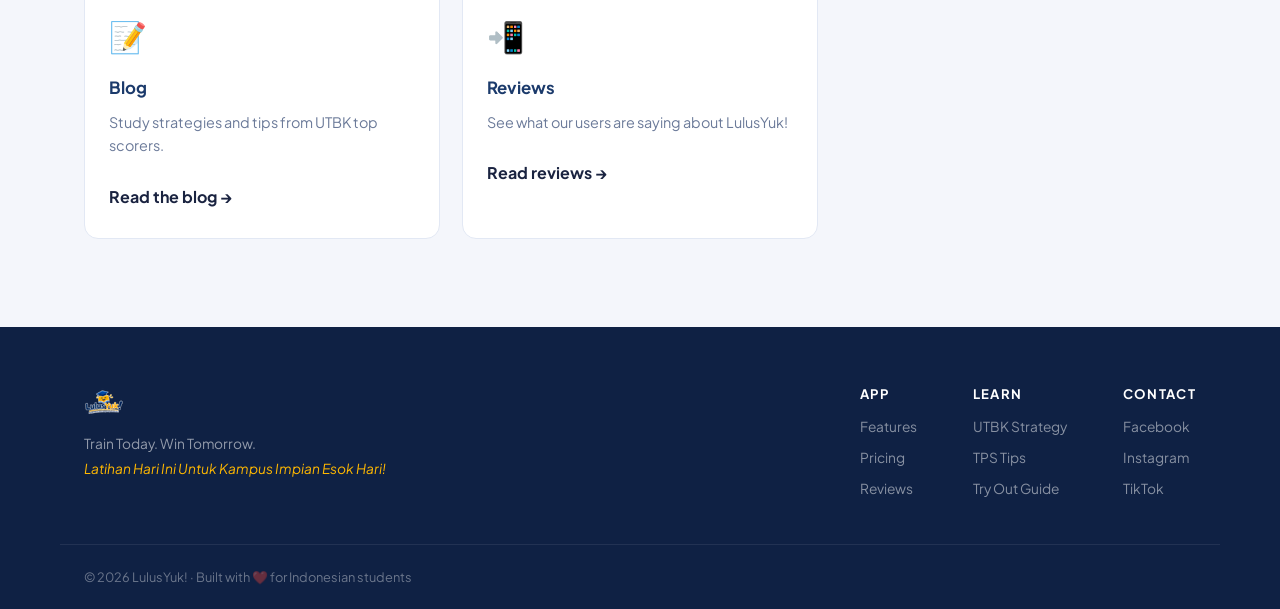
==== commit 9dd4fb0c: "Update index.html" ====
--- a/index.html
+++ b/index.html
@@ -53,7 +53,7 @@
       <h1>Train today.<br/><em>Win your dream<br/>university.</em></h1>
       <p class="hero-sub">LulusYuk! is Indonesia's most focused UTBK prep app — 5,000+ practice questions, full mock Try Outs, and personal score analytics. Free to start, no credit card needed.</p>
       <div class="hero-btns">
-        <a href="download.html" class="btn btn-primary btn-lg">Download Free</a>
+        <a href="pricing.html" class="btn btn-primary btn-lg">GET NOW</a>
         <a href="how-it-works.html" class="btn btn-ghost btn-lg">How It Works →</a>
       </div>
       <div class="social-proof">
